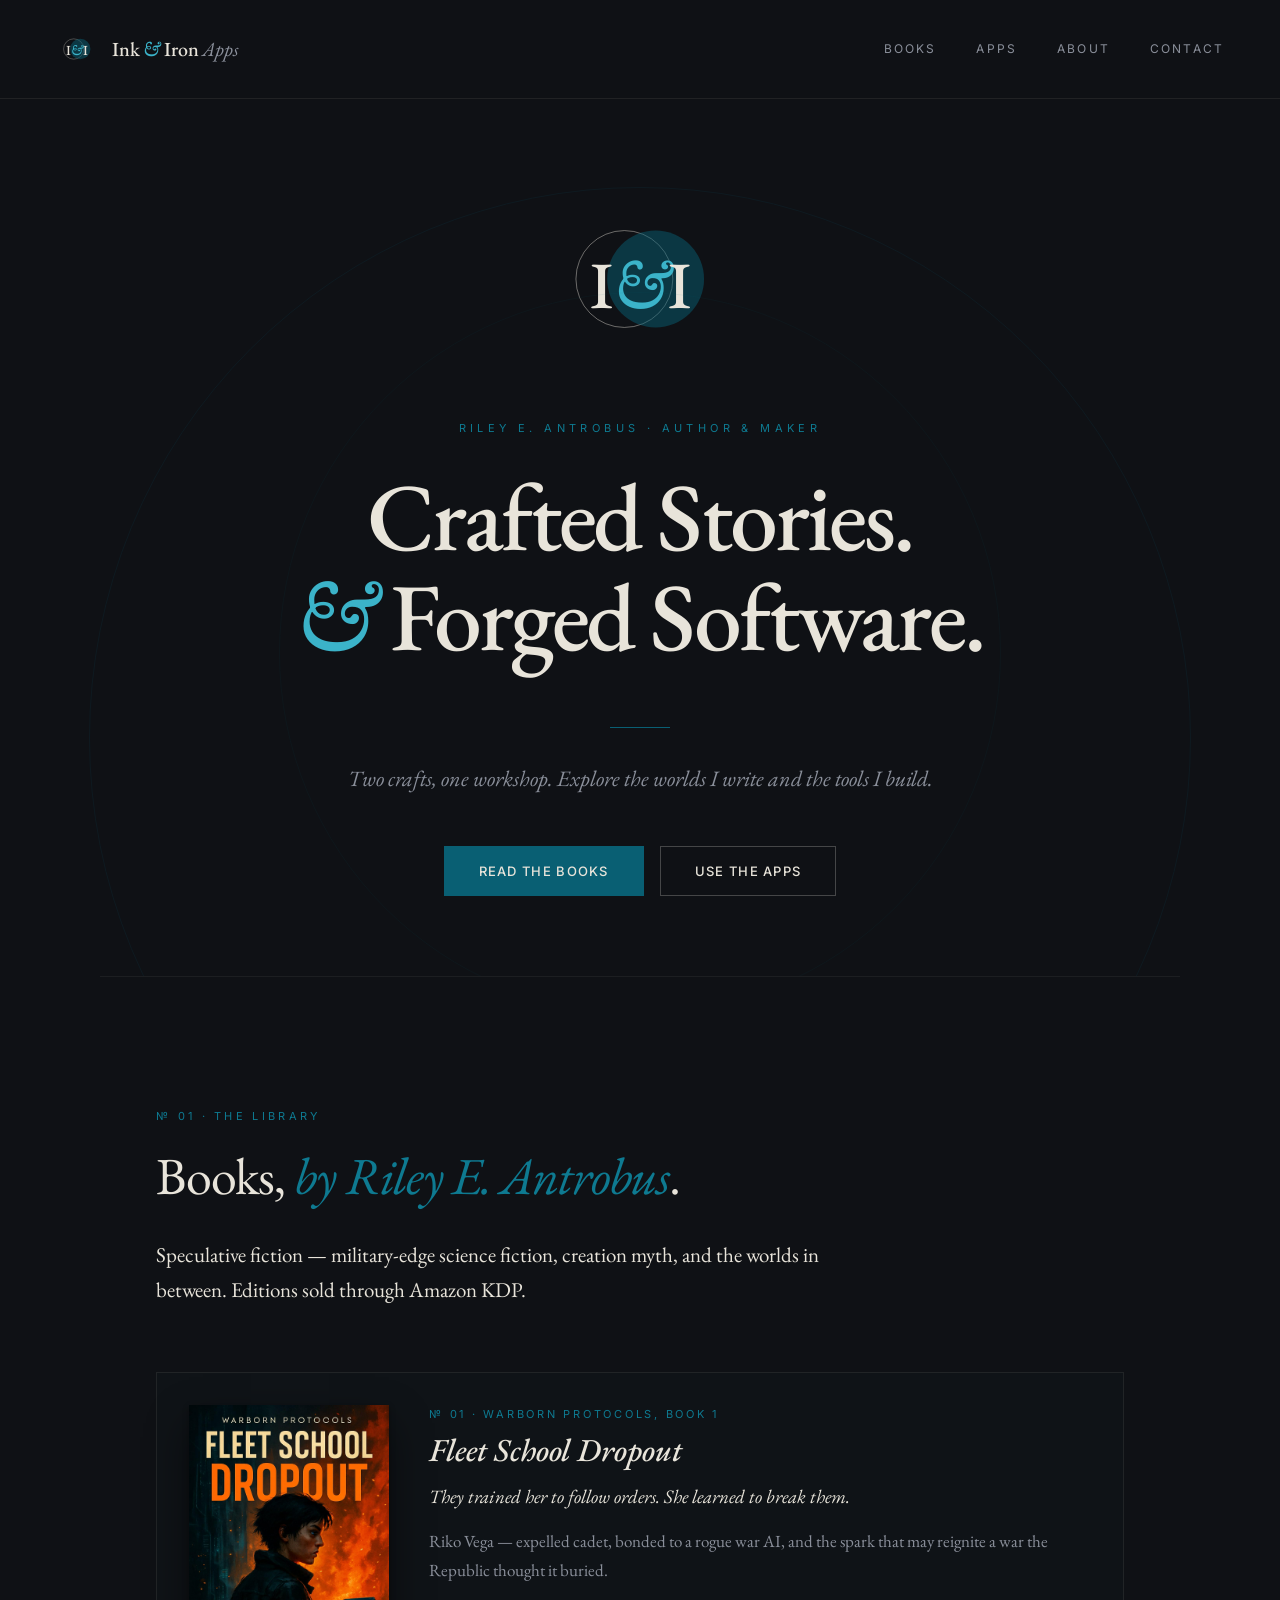
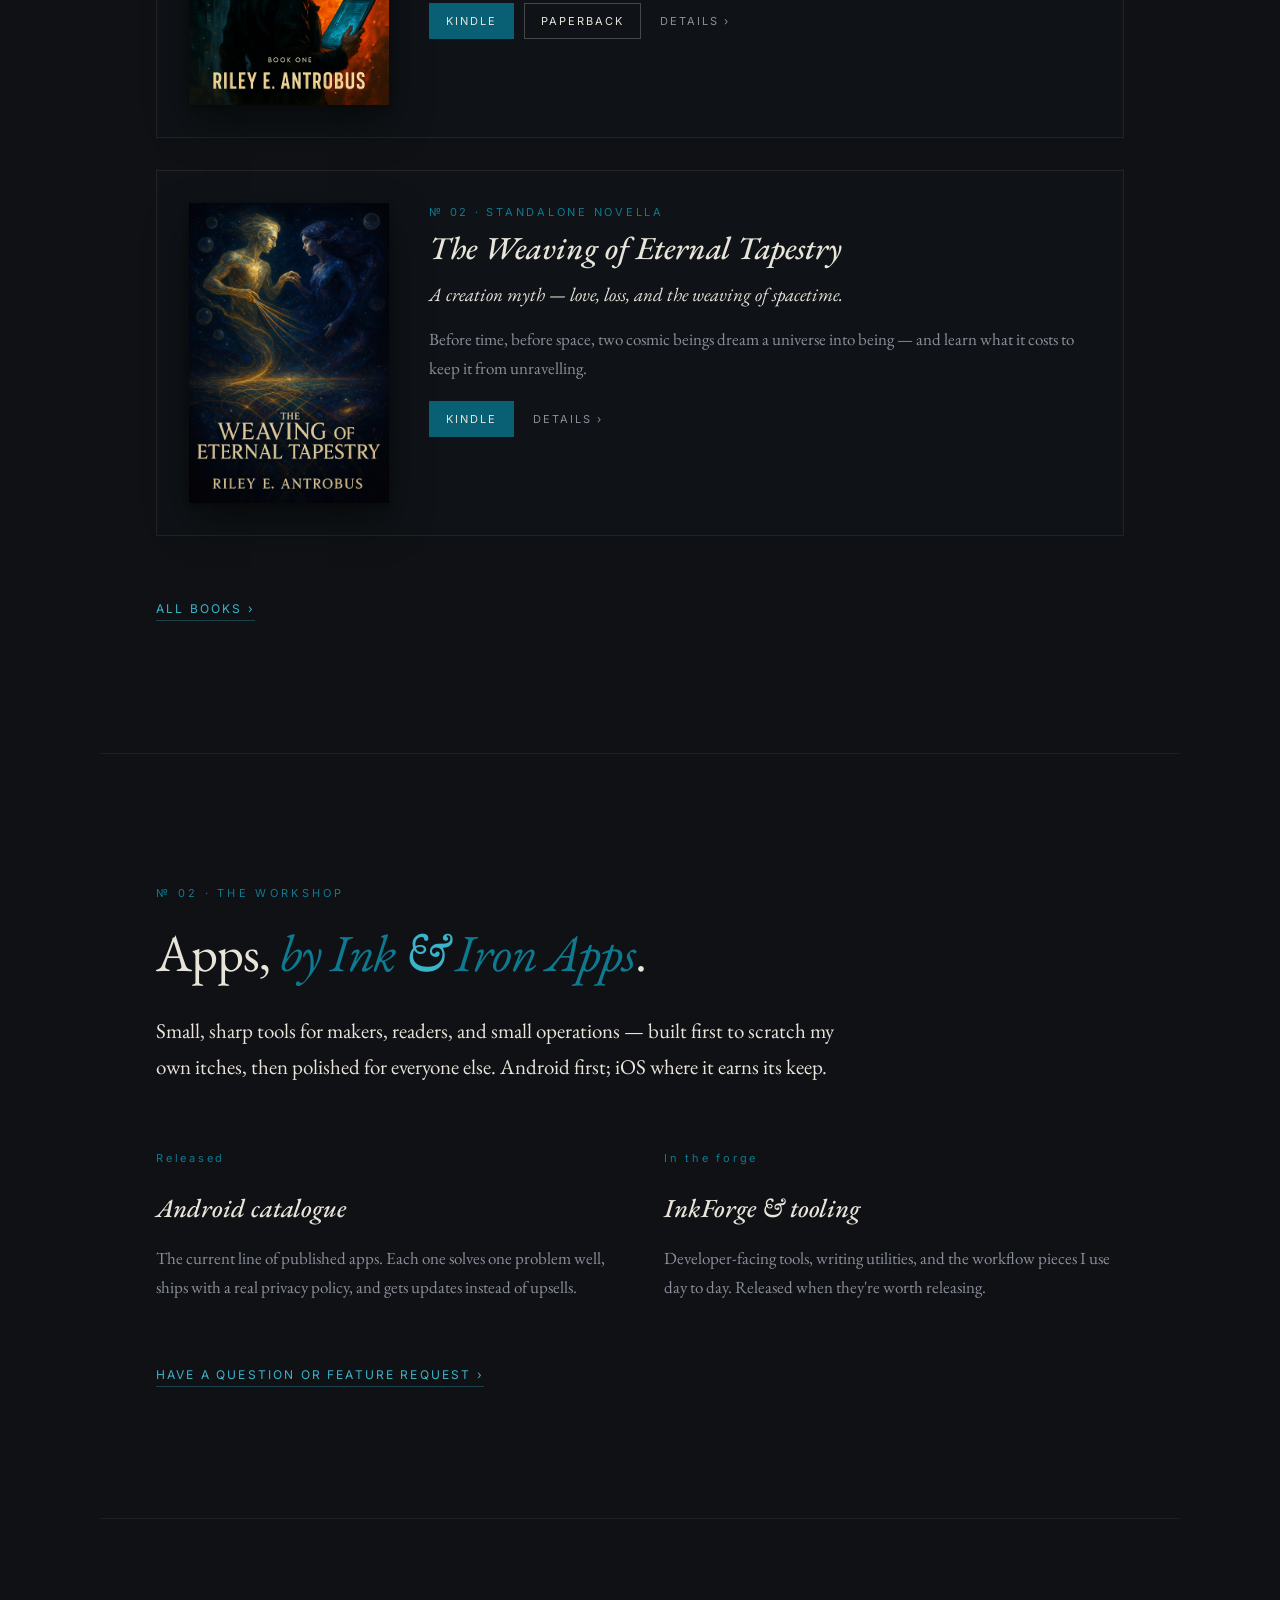
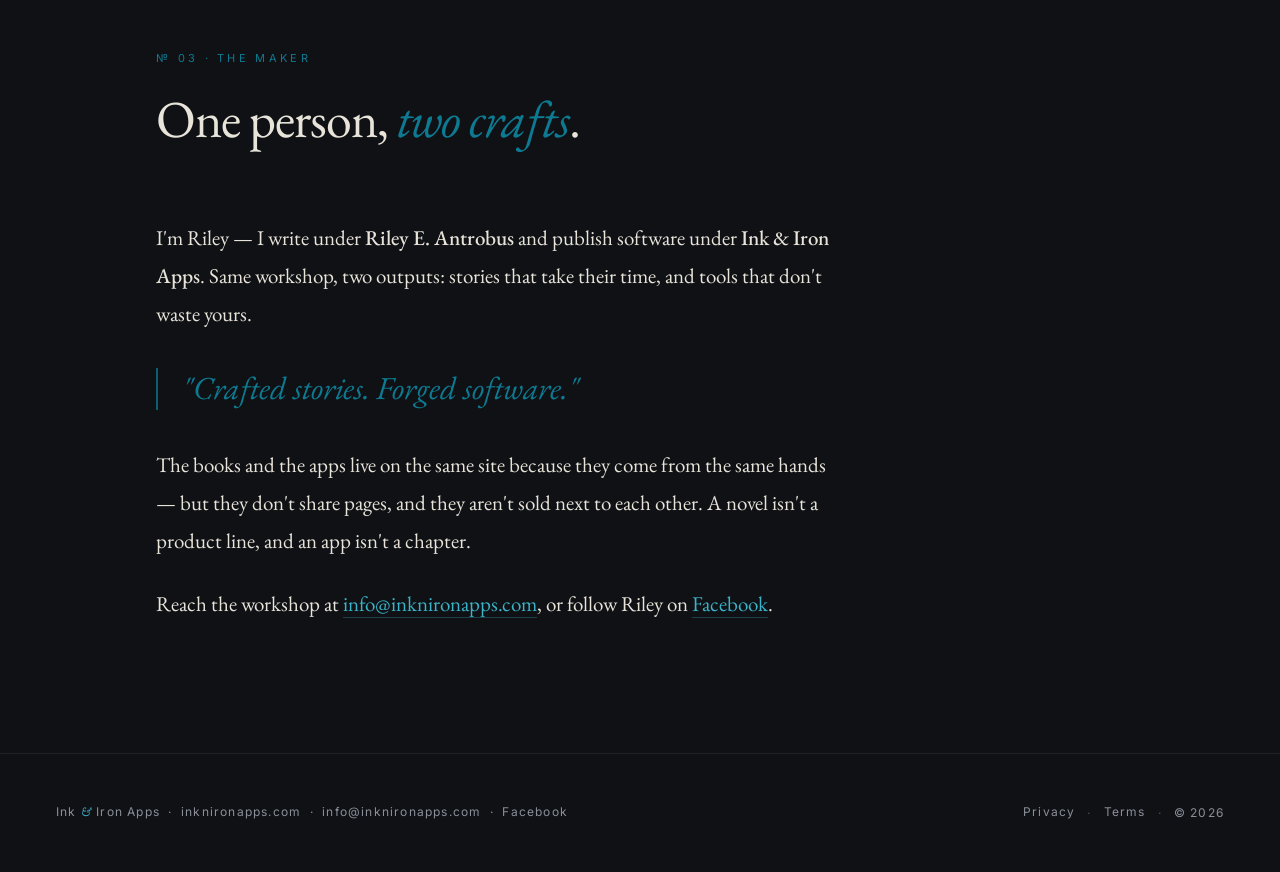
==== index.html @ 66aa8c30 "feat: add series page, Facebook link, and justified book descriptions Move Fleet School Dropout into" ====
<!DOCTYPE html>
<html lang="en">
<head>
<meta charset="UTF-8">
<meta name="viewport" content="width=device-width, initial-scale=1.0">
<title>Riley E. Antrobus — Crafted Stories. Forged Software.</title>
<meta name="description" content="Riley E. Antrobus — author of speculative fiction and creator of Ink & Iron Apps. Books, apps, and the workshop behind both.">

<link rel="icon" href="/favicon.ico" sizes="any">
<link rel="icon" type="image/png" sizes="32x32" href="/favicon-32.png">
<link rel="icon" type="image/png" sizes="16x16" href="/favicon-16.png">
<link rel="icon" type="image/svg+xml" href="/icon.svg">
<link rel="apple-touch-icon" sizes="180x180" href="/apple-touch-icon-180.png">
<link rel="manifest" href="/site.webmanifest">
<meta name="theme-color" content="#0F1115">

<meta property="og:type" content="website">
<meta property="og:title" content="Riley E. Antrobus — Crafted Stories. Forged Software.">
<meta property="og:description" content="Books, apps, and the workshop behind both.">
<meta property="og:image" content="/og-image-1200x630.png">
<meta name="twitter:card" content="summary_large_image">
<meta name="twitter:title" content="Riley E. Antrobus — Crafted Stories. Forged Software.">
<meta name="twitter:description" content="Books, apps, and the workshop behind both.">
<meta name="twitter:image" content="/og-image-1200x630.png">

<link href="https://fonts.googleapis.com/css2?family=EB+Garamond:ital,wght@0,400;0,500;0,700;1,400;1,500&family=Inter:wght@300;400;500&display=swap" rel="stylesheet">
<link rel="stylesheet" href="/style.css">
</head>
<body>

<nav>
  <a class="brand-mini" href="/">
    <svg viewBox="0 0 512 512">
      <circle cx="216" cy="256" r="124" fill="none" stroke="#E8E4DA" stroke-width="6" opacity="0.55"/>
      <circle cx="296" cy="256" r="124" fill="#095F73" opacity="0.5"/>
      <text x="256" y="330" font-family="EB Garamond,Georgia,serif" font-weight="500" font-size="170" fill="#E8E4DA" text-anchor="middle" letter-spacing="-2">I<tspan font-style="italic" fill="#3BB3C9" dx="2">&amp;</tspan><tspan dx="2">I</tspan></text>
    </svg>
    <div><b>Ink</b><em>&amp;</em><b>Iron</b> <span class="apps-label">Apps</span></div>
  </a>
  <ul>
    <li><a href="#books">Books</a></li>
    <li><a href="#apps">Apps</a></li>
    <li><a href="#about">About</a></li>
    <li><a href="mailto:info@inknironapps.com">Contact</a></li>
  </ul>
</nav>

<header class="hero">
  <svg class="hero-mark" viewBox="0 0 512 512">
    <circle cx="216" cy="256" r="124" fill="none" stroke="#E8E4DA" stroke-width="2" opacity="0.55"/>
    <circle cx="296" cy="256" r="124" fill="#095F73" opacity="0.5"/>
    <text x="256" y="330" font-family="EB Garamond,Georgia,serif" font-weight="500" font-size="170" fill="#E8E4DA" text-anchor="middle" letter-spacing="-2">I<tspan font-style="italic" fill="#3BB3C9" dx="2">&amp;</tspan><tspan dx="2">I</tspan></text>
  </svg>
  <div class="eyebrow">Riley E. Antrobus · Author &amp; Maker</div>
  <h1>Crafted Stories.<br><span class="amp">&amp;</span> Forged Software.</h1>
  <div class="rule"></div>
  <p class="tag">Two crafts, one workshop. Explore the worlds I write and the tools I build.</p>
  <div class="cta">
    <a class="btn btn-p" href="#books">Read the Books</a>
    <a class="btn btn-s" href="#apps">Use the Apps</a>
  </div>
</header>

<section id="books">
  <div class="kicker">№ 01 · The Library</div>
  <h2>Books, <em>by Riley E. Antrobus</em>.</h2>
  <p class="lede">Speculative fiction — military-edge science fiction, creation myth, and the worlds in between. Editions sold through Amazon KDP.</p>

  <article class="book-card">
    <a class="book-card-cover" href="/books/warborn-protocols/fleet-school-dropout.html">
      <img src="/images/books/fleet-school-dropout.jpg" alt="Fleet School Dropout cover">
    </a>
    <div class="book-card-body">
      <span class="num">№ 01 · <a href="/books/warborn-protocols/">Warborn Protocols</a>, Book 1</span>
      <h3><a href="/books/warborn-protocols/fleet-school-dropout.html">Fleet School Dropout</a></h3>
      <p class="tagline"><em>They trained her to follow orders. She learned to break them.</em></p>
      <p>Riko Vega — expelled cadet, bonded to a rogue war AI, and the spark that may reignite a war the Republic thought it buried.</p>
      <div class="editions">
        <a class="edition-btn primary" href="https://www.amazon.com/Fleet-School-Dropout-Warborn-Protocols-ebook/dp/B0FL4RQ33D/" rel="noopener">Kindle</a>
        <a class="edition-btn" href="https://www.amazon.com/Fleet-School-Dropout-Warborn-Protocols/dp/B0FMQD6KJW/" rel="noopener">Paperback</a>
        <a class="edition-btn ghost" href="/books/warborn-protocols/fleet-school-dropout.html">Details &rsaquo;</a>
      </div>
    </div>
  </article>

  <article class="book-card">
    <a class="book-card-cover" href="/books/weaving-eternal-tapestry.html">
      <img src="/images/books/weaving-eternal-tapestry.jpg" alt="The Weaving of Eternal Tapestry cover">
    </a>
    <div class="book-card-body">
      <span class="num">№ 02 · Standalone novella</span>
      <h3><a href="/books/weaving-eternal-tapestry.html">The Weaving of Eternal Tapestry</a></h3>
      <p class="tagline"><em>A creation myth — love, loss, and the weaving of spacetime.</em></p>
      <p>Before time, before space, two cosmic beings dream a universe into being — and learn what it costs to keep it from unravelling.</p>
      <div class="editions">
        <a class="edition-btn primary" href="https://www.amazon.com/Weaving-Eternal-Tapestry-Riley-Antrobus-ebook/dp/B0FQ3HWKPW/" rel="noopener">Kindle</a>
        <a class="edition-btn ghost" href="/books/weaving-eternal-tapestry.html">Details &rsaquo;</a>
      </div>
    </div>
  </article>

  <div class="section-foot">
    <a class="link-arrow" href="/books/">All books &rsaquo;</a>
  </div>
</section>

<section id="apps">
  <div class="kicker">№ 02 · The Workshop</div>
  <h2>Apps, <em>by Ink <span class="amp">&amp;</span> Iron Apps</em>.</h2>
  <p class="lede">Small, sharp tools for makers, readers, and small operations — built first to scratch my own itches, then polished for everyone else. Android first; iOS where it earns its keep.</p>
  <div class="cols cols-2">
    <div class="col">
      <span class="num">Released</span>
      <h3>Android catalogue</h3>
      <p>The current line of published apps. Each one solves one problem well, ships with a real privacy policy, and gets updates instead of upsells.</p>
    </div>
    <div class="col">
      <span class="num">In the forge</span>
      <h3>InkForge &amp; tooling</h3>
      <p>Developer-facing tools, writing utilities, and the workflow pieces I use day to day. Released when they're worth releasing.</p>
    </div>
  </div>
  <div class="section-foot">
    <a class="link-arrow" href="mailto:info@inknironapps.com?subject=App%20question">Have a question or feature request &rsaquo;</a>
  </div>
</section>

<section id="about">
  <div class="kicker">№ 03 · The Maker</div>
  <h2>One person, <em>two crafts</em>.</h2>
  <div class="essay">
    <p>I'm Riley — I write under <strong>Riley E. Antrobus</strong> and publish software under <strong>Ink &amp; Iron Apps</strong>. Same workshop, two outputs: stories that take their time, and tools that don't waste yours.</p>
    <p class="pull">"Crafted stories. Forged software."</p>
    <p>The books and the apps live on the same site because they come from the same hands — but they don't share pages, and they aren't sold next to each other. A novel isn't a product line, and an app isn't a chapter.</p>
    <p>Reach the workshop at <a href="mailto:info@inknironapps.com">info@inknironapps.com</a>, or follow Riley on <a href="https://www.facebook.com/people/Riley-E-Antrobus/61580037872318/" rel="noopener">Facebook</a>.</p>
  </div>
</section>

<footer>
  <div>Ink <span class="amp">&amp;</span> Iron Apps &nbsp;·&nbsp; <a href="https://inknironapps.com">inknironapps.com</a> &nbsp;·&nbsp; <a href="mailto:info@inknironapps.com">info@inknironapps.com</a> &nbsp;·&nbsp; <a href="https://www.facebook.com/people/Riley-E-Antrobus/61580037872318/" rel="noopener">Facebook</a></div>
  <div class="footer-legal">
    <a href="/privacy-policy.html">Privacy</a>
    <span class="sep">·</span>
    <a href="/terms.html">Terms</a>
    <span class="sep">·</span>
    <span>&copy; 2026</span>
  </div>
</footer>

</body>
</html>
---- style.css ----
:root {
  --bg: #0F1115;
  --paper: #E8E4DA;
  --muted: #8A8F9A;
  --teal: #095F73;
  --teal-light: #0E7A91;
  --teal-bright: #3BB3C9;
}

* { margin: 0; padding: 0; box-sizing: border-box; }

body {
  background: var(--bg);
  color: var(--paper);
  font-family: 'EB Garamond', Georgia, serif;
  font-size: 18px;
  line-height: 1.7;
}

a { color: inherit; text-decoration: none; }

/* ---------- Nav ---------- */
nav {
  display: flex;
  justify-content: space-between;
  align-items: center;
  padding: 28px 56px;
  border-bottom: 1px solid rgba(232, 228, 218, 0.08);
  flex-wrap: wrap;
  gap: 16px;
}

.brand-mini {
  display: flex;
  align-items: center;
  gap: 14px;
  font-size: 20px;
  letter-spacing: -0.2px;
}
.brand-mini svg { width: 42px; height: 42px; display: block; }
.brand-mini b { font-weight: 500; }
.brand-mini em { color: var(--teal-bright); font-style: italic; font-weight: 500; margin: 0 4px; }
.brand-mini .apps-label { color: var(--muted); font-style: italic; }

nav ul {
  display: flex;
  gap: 40px;
  list-style: none;
  font-family: 'Inter', sans-serif;
  font-size: 12px;
  letter-spacing: 0.18em;
  text-transform: uppercase;
  color: var(--muted);
}
nav ul a:hover { color: var(--paper); }

/* ---------- Hero ---------- */
.hero {
  min-height: 90vh;
  display: flex;
  flex-direction: column;
  justify-content: center;
  align-items: center;
  text-align: center;
  padding: 80px 24px;
  position: relative;
  overflow: hidden;
}
.hero::before {
  content: '';
  position: absolute;
  top: 10%; left: 50%;
  transform: translateX(-50%);
  width: 1100px; height: 1100px;
  border: 1px solid rgba(9, 95, 115, 0.12);
  border-radius: 50%;
  pointer-events: none;
}
.hero::after {
  content: '';
  position: absolute;
  top: 22%; left: 50%;
  transform: translateX(-50%);
  width: 720px; height: 720px;
  border: 1px solid rgba(9, 95, 115, 0.07);
  border-radius: 50%;
  pointer-events: none;
}

.hero-mark {
  width: 200px;
  height: 200px;
  margin-bottom: 40px;
  position: relative;
}

.eyebrow {
  font-family: 'Inter', sans-serif;
  font-size: 11px;
  letter-spacing: 0.4em;
  text-transform: uppercase;
  color: var(--teal-light);
  margin-bottom: 28px;
  position: relative;
}

.hero h1 {
  font-size: clamp(48px, 7.5vw, 100px);
  font-weight: 500;
  letter-spacing: -0.03em;
  line-height: 1.05;
  margin-bottom: 28px;
  position: relative;
  max-width: 18ch;
}
.hero h1 .amp { font-style: italic; color: var(--teal-bright); font-weight: 500; }
section h2 .amp { font-style: italic; color: var(--teal-bright); font-weight: 500; }
.hero h1 .apps {
  font-size: 0.5em;
  color: var(--muted);
  font-weight: 400;
  vertical-align: 0.45em;
  margin-left: 0.1em;
  font-style: italic;
}

.rule {
  width: 60px;
  height: 1px;
  background: var(--teal);
  margin: 32px auto;
  position: relative;
}

.tag {
  font-style: italic;
  font-size: 22px;
  color: var(--muted);
  position: relative;
  margin-bottom: 48px;
}

.cta {
  display: flex;
  gap: 16px;
  justify-content: center;
  position: relative;
  font-family: 'Inter', sans-serif;
  flex-wrap: wrap;
}
.btn {
  padding: 13px 34px;
  font-size: 13px;
  font-weight: 500;
  letter-spacing: 0.1em;
  text-transform: uppercase;
  border: 1px solid;
  border-radius: 0;
  cursor: pointer;
  transition: all .2s;
  display: inline-block;
}
.btn-p { background: var(--teal); color: var(--paper); border-color: var(--teal); }
.btn-p:hover { background: var(--teal-light); border-color: var(--teal-light); }
.btn-s { background: transparent; color: var(--paper); border-color: rgba(232, 228, 218, 0.25); }
.btn-s:hover { border-color: var(--paper); }

/* ---------- Sections (landing.html pattern) ---------- */
section {
  max-width: 1080px;
  margin: 0 auto;
  padding: 130px 56px;
  border-top: 1px solid rgba(232, 228, 218, 0.06);
}

.kicker {
  font-family: 'Inter', sans-serif;
  font-size: 11px;
  letter-spacing: 0.3em;
  text-transform: uppercase;
  color: var(--teal-light);
  margin-bottom: 22px;
}

section h2 {
  font-size: 52px;
  font-weight: 400;
  letter-spacing: -0.02em;
  line-height: 1.1;
  margin-bottom: 72px;
  max-width: 720px;
}
section h2 em { color: var(--teal-light); }

/* Column grid (catalogue style) */
.cols {
  display: grid;
  grid-template-columns: repeat(3, 1fr);
  gap: 48px;
}
.col h3 {
  font-size: 26px;
  font-weight: 500;
  margin-bottom: 14px;
  font-style: italic;
}
.col p { color: var(--muted); font-size: 17px; }
.col .num {
  font-family: 'Inter', sans-serif;
  font-size: 11px;
  letter-spacing: 0.25em;
  color: var(--teal-light);
  margin-bottom: 18px;
  display: block;
}

/* 2-col variant for the legal index */
.cols.cols-2 { grid-template-columns: repeat(2, 1fr); }

/* Section lede paragraph (under h2, above grid) */
.lede {
  max-width: 680px;
  font-size: 21px;
  line-height: 1.7;
  color: var(--paper);
  margin-top: -40px;
  margin-bottom: 64px;
}

/* Section foot — small CTA row under cols */
.section-foot {
  margin-top: 56px;
  font-family: 'Inter', sans-serif;
}
.link-arrow {
  font-size: 12px;
  letter-spacing: 0.18em;
  text-transform: uppercase;
  color: var(--teal-bright);
  border-bottom: 1px solid rgba(59, 179, 201, 0.3);
  padding-bottom: 4px;
  transition: color .2s, border-color .2s;
}
.link-arrow:hover { color: var(--paper); border-bottom-color: var(--paper); }

/* When cols are links (the index page) */
a.col {
  color: inherit;
  display: block;
  padding: 32px;
  margin: -32px;
  transition: background 0.2s, transform 0.2s;
  border: 1px solid transparent;
}
a.col:hover {
  background: rgba(9, 95, 115, 0.06);
  border-color: rgba(59, 179, 201, 0.25);
  transform: translateY(-2px);
}
a.col:hover h3 { color: var(--teal-bright); }

/* Essay / prose block */
.essay {
  max-width: 680px;
  font-size: 21px;
  line-height: 1.8;
  color: var(--paper);
}
.essay p + p { margin-top: 26px; }
.essay h3 {
  font-family: 'EB Garamond', Georgia, serif;
  font-size: 28px;
  font-weight: 500;
  font-style: italic;
  color: var(--paper);
  margin-top: 52px;
  margin-bottom: 16px;
  letter-spacing: -0.01em;
}
.essay h3:first-child { margin-top: 0; }
.essay ul { margin: 18px 0 26px; padding-left: 24px; }
.essay li { margin-bottom: 10px; }
.essay strong { font-weight: 500; color: var(--paper); }
.essay a { color: var(--teal-bright); border-bottom: 1px solid rgba(59, 179, 201, 0.3); }
.essay a:hover { border-bottom-color: var(--teal-bright); }
.essay .pull {
  font-size: 32px;
  font-style: italic;
  color: var(--teal-light);
  line-height: 1.3;
  margin: 36px 0;
  padding-left: 24px;
  border-left: 2px solid var(--teal);
}
.essay .effective-date {
  display: block;
  font-family: 'Inter', sans-serif;
  font-size: 11px;
  letter-spacing: 0.3em;
  text-transform: uppercase;
  color: var(--teal-light);
  margin-bottom: 40px;
}

/* Back link on legal pages */
.back-link {
  display: inline-block;
  font-family: 'Inter', sans-serif;
  font-size: 11px;
  letter-spacing: 0.25em;
  text-transform: uppercase;
  color: var(--muted);
  margin-bottom: 40px;
  transition: color 0.2s;
}
.back-link:hover { color: var(--teal-bright); }

/* ---------- Book cards (used on home + /books/) ---------- */
.book-card {
  display: grid;
  grid-template-columns: 200px 1fr;
  gap: 40px;
  padding: 32px;
  margin: 0 0 32px;
  border: 1px solid rgba(232, 228, 218, 0.08);
  background: rgba(9, 95, 115, 0.02);
  color: inherit;
  transition: background .2s, border-color .2s, transform .2s;
  align-items: start;
}
.book-card:hover {
  background: rgba(9, 95, 115, 0.06);
  border-color: rgba(59, 179, 201, 0.25);
  transform: translateY(-2px);
}
.book-card:hover h3 a { color: var(--teal-bright); }
.book-card-body h3 a { color: inherit; transition: color .2s; }
.book-card-body h3 a:hover { color: var(--teal-bright); }
.book-card-cover { display: block; }
.book-card-cover img {
  width: 100%;
  height: auto;
  display: block;
  box-shadow: 0 18px 40px rgba(0, 0, 0, 0.45), 0 2px 6px rgba(0, 0, 0, 0.3);
  transition: transform .2s;
}
.book-card-cover:hover img { transform: scale(1.02); }
.book-card-body h3 {
  font-size: 32px;
  font-weight: 500;
  font-style: italic;
  margin: 8px 0 12px;
  line-height: 1.15;
}
.book-card-body .num {
  font-family: 'Inter', sans-serif;
  font-size: 11px;
  letter-spacing: 0.25em;
  text-transform: uppercase;
  color: var(--teal-light);
  display: block;
}
.book-card-body .tagline {
  color: var(--paper);
  font-size: 19px;
  margin-bottom: 14px;
}
.book-card-body p { color: var(--muted); font-size: 17px; margin-bottom: 18px; }

/* Editions row inside card */
.editions {
  display: flex;
  flex-wrap: wrap;
  gap: 10px;
  margin: 18px 0 6px;
  font-family: 'Inter', sans-serif;
}
.edition-btn {
  display: inline-block;
  font-size: 11px;
  letter-spacing: 0.18em;
  text-transform: uppercase;
  padding: 8px 16px;
  border: 1px solid rgba(232, 228, 218, 0.25);
  color: var(--paper);
  transition: border-color .2s, background .2s, color .2s;
}
.edition-btn:hover {
  border-color: var(--teal-bright);
  color: var(--teal-bright);
  background: rgba(59, 179, 201, 0.06);
}
.edition-btn.primary {
  background: var(--teal);
  border-color: var(--teal);
}
.edition-btn.primary:hover {
  background: var(--teal-light);
  border-color: var(--teal-light);
  color: var(--paper);
}
.edition-btn.ghost {
  border-color: transparent;
  color: var(--muted);
  padding-left: 8px;
  padding-right: 8px;
}
.edition-btn.ghost:hover {
  border-color: transparent;
  color: var(--teal-bright);
  background: transparent;
}

/* ---------- Book detail page ---------- */
.book-detail { padding: 80px 56px 130px; max-width: 1080px; margin: 0 auto; border-top: none; }
.book-layout {
  display: grid;
  grid-template-columns: 280px 1fr;
  gap: 64px;
  margin-top: 32px;
  align-items: start;
}
.book-cover img {
  width: 100%;
  height: auto;
  display: block;
  box-shadow: 0 24px 60px rgba(0, 0, 0, 0.5), 0 4px 10px rgba(0, 0, 0, 0.3);
}
.book-meta {
  margin-top: 28px;
  font-family: 'Inter', sans-serif;
  font-size: 12px;
}
.book-meta .meta-row {
  display: flex;
  justify-content: space-between;
  gap: 12px;
  padding: 10px 0;
  border-bottom: 1px solid rgba(232, 228, 218, 0.08);
}
.book-meta .meta-row span:first-child {
  letter-spacing: 0.18em;
  text-transform: uppercase;
  color: var(--muted);
}
.book-meta .meta-row span:last-child { color: var(--paper); text-align: right; }

.buy-stack { display: flex; flex-direction: column; gap: 10px; margin-top: 28px; }
.buy-stack .btn { text-align: center; }

.book-body h1 {
  font-size: clamp(40px, 6vw, 64px);
  font-weight: 500;
  letter-spacing: -0.02em;
  line-height: 1.05;
  margin: 14px 0 18px;
}
.book-body .tagline {
  font-size: 22px;
  color: var(--teal-light);
  margin-bottom: 36px;
}
.book-body .essay { max-width: 640px; }
.book-body .essay p { text-align: justify; hyphens: auto; -webkit-hyphens: auto; }

/* ---------- Footer ---------- */
footer {
  padding: 48px 56px;
  border-top: 1px solid rgba(232, 228, 218, 0.08);
  display: flex;
  justify-content: space-between;
  gap: 24px;
  flex-wrap: wrap;
  color: var(--muted);
  font-family: 'Inter', sans-serif;
  font-size: 12px;
  letter-spacing: 0.1em;
}
footer a:hover { color: var(--paper); }
footer .amp {
  color: var(--teal-bright);
  font-style: italic;
  font-family: 'EB Garamond', Georgia, serif;
}
.footer-legal { display: flex; gap: 12px; align-items: center; }
.footer-legal a { border-bottom: 1px solid transparent; transition: color .2s, border-color .2s; }
.footer-legal a:hover { color: var(--paper); border-bottom-color: rgba(232, 228, 218, 0.3); }
.footer-legal .sep { opacity: 0.5; }

@media (max-width: 720px) {
  nav { padding: 20px 24px; }
  nav ul { gap: 20px; }
  section { padding: 80px 24px; }
  .cols, .cols.cols-2 { grid-template-columns: 1fr; gap: 40px; }
  footer { padding: 32px 24px; }
  section h2 { font-size: 38px; margin-bottom: 48px; }
  .lede { margin-top: -24px; margin-bottom: 48px; font-size: 18px; }
  .section-foot { margin-top: 40px; }
  .book-card { grid-template-columns: 1fr; gap: 24px; padding: 24px; }
  .book-card-cover { max-width: 200px; }
  .book-card-body h3 { font-size: 28px; }
  .book-layout { grid-template-columns: 1fr; gap: 40px; }
  .book-cover { max-width: 280px; margin: 0 auto; }
  .book-detail { padding: 60px 24px 80px; }
}
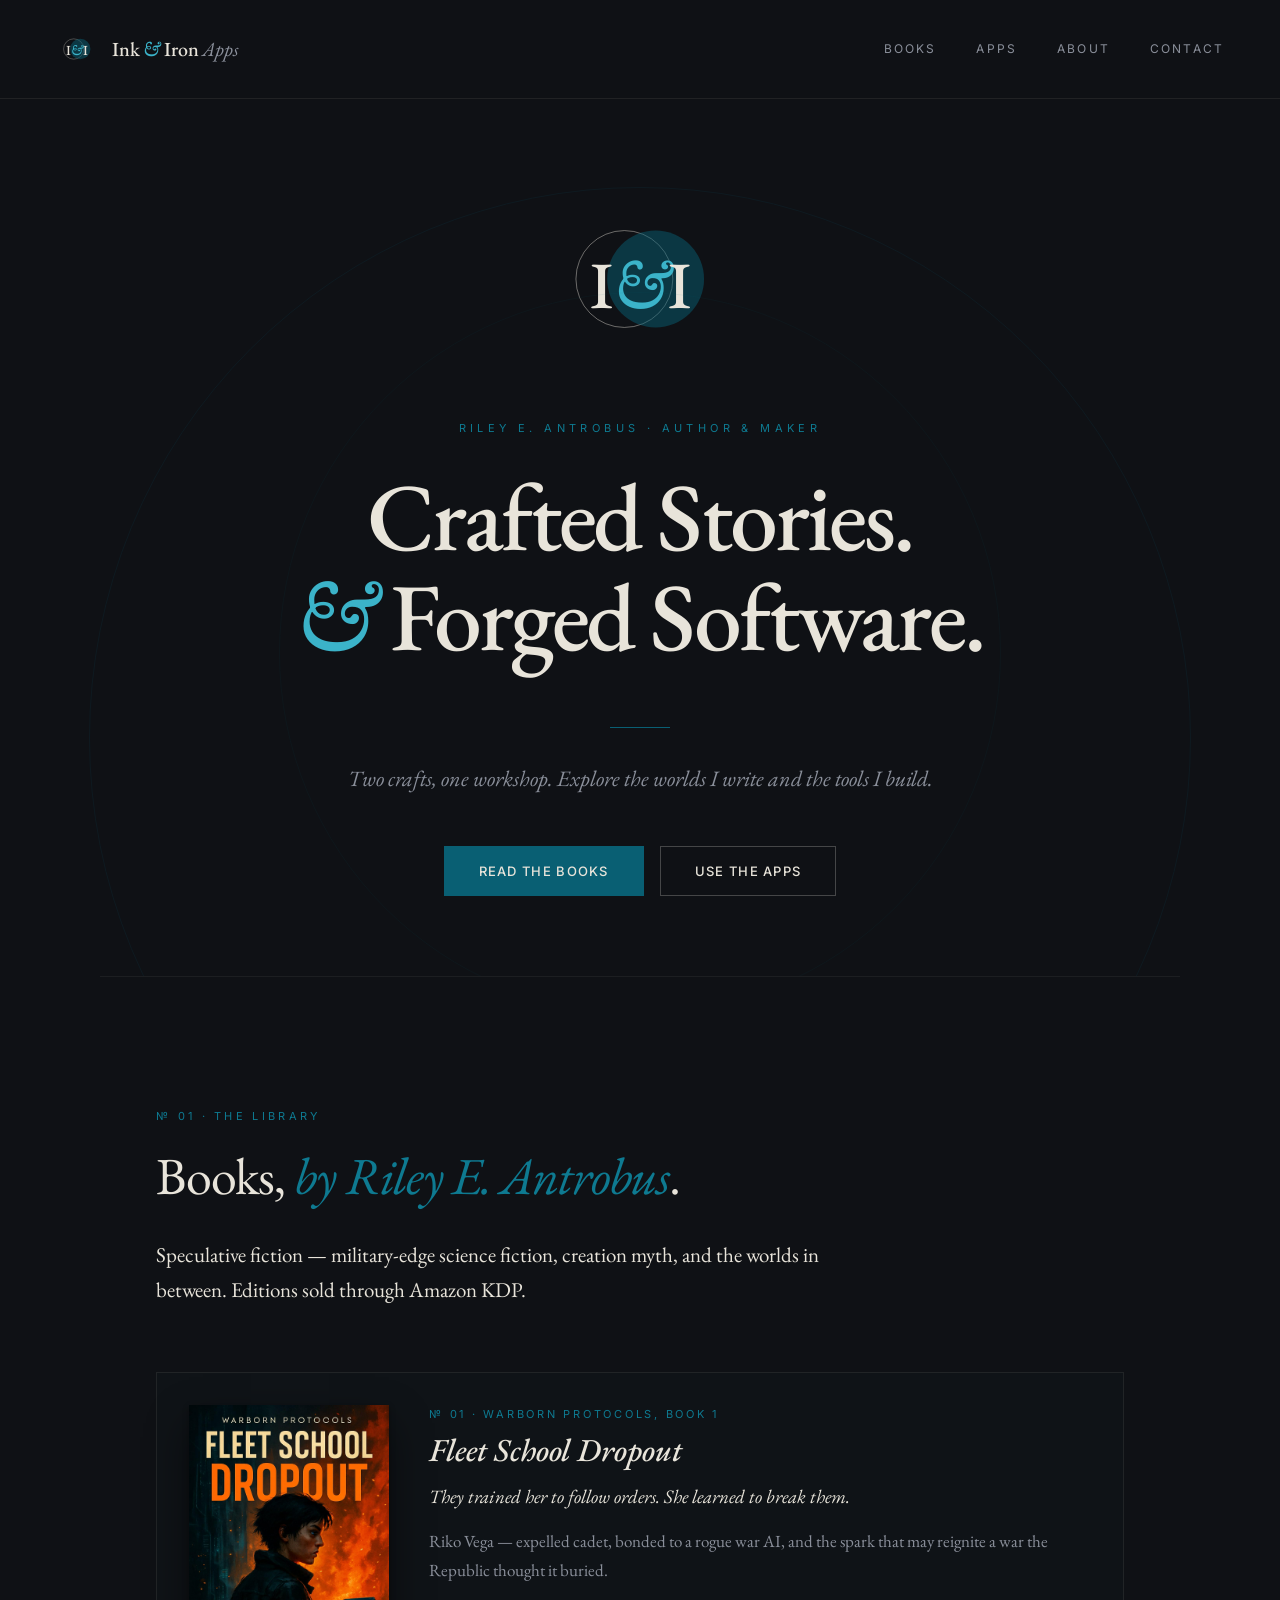
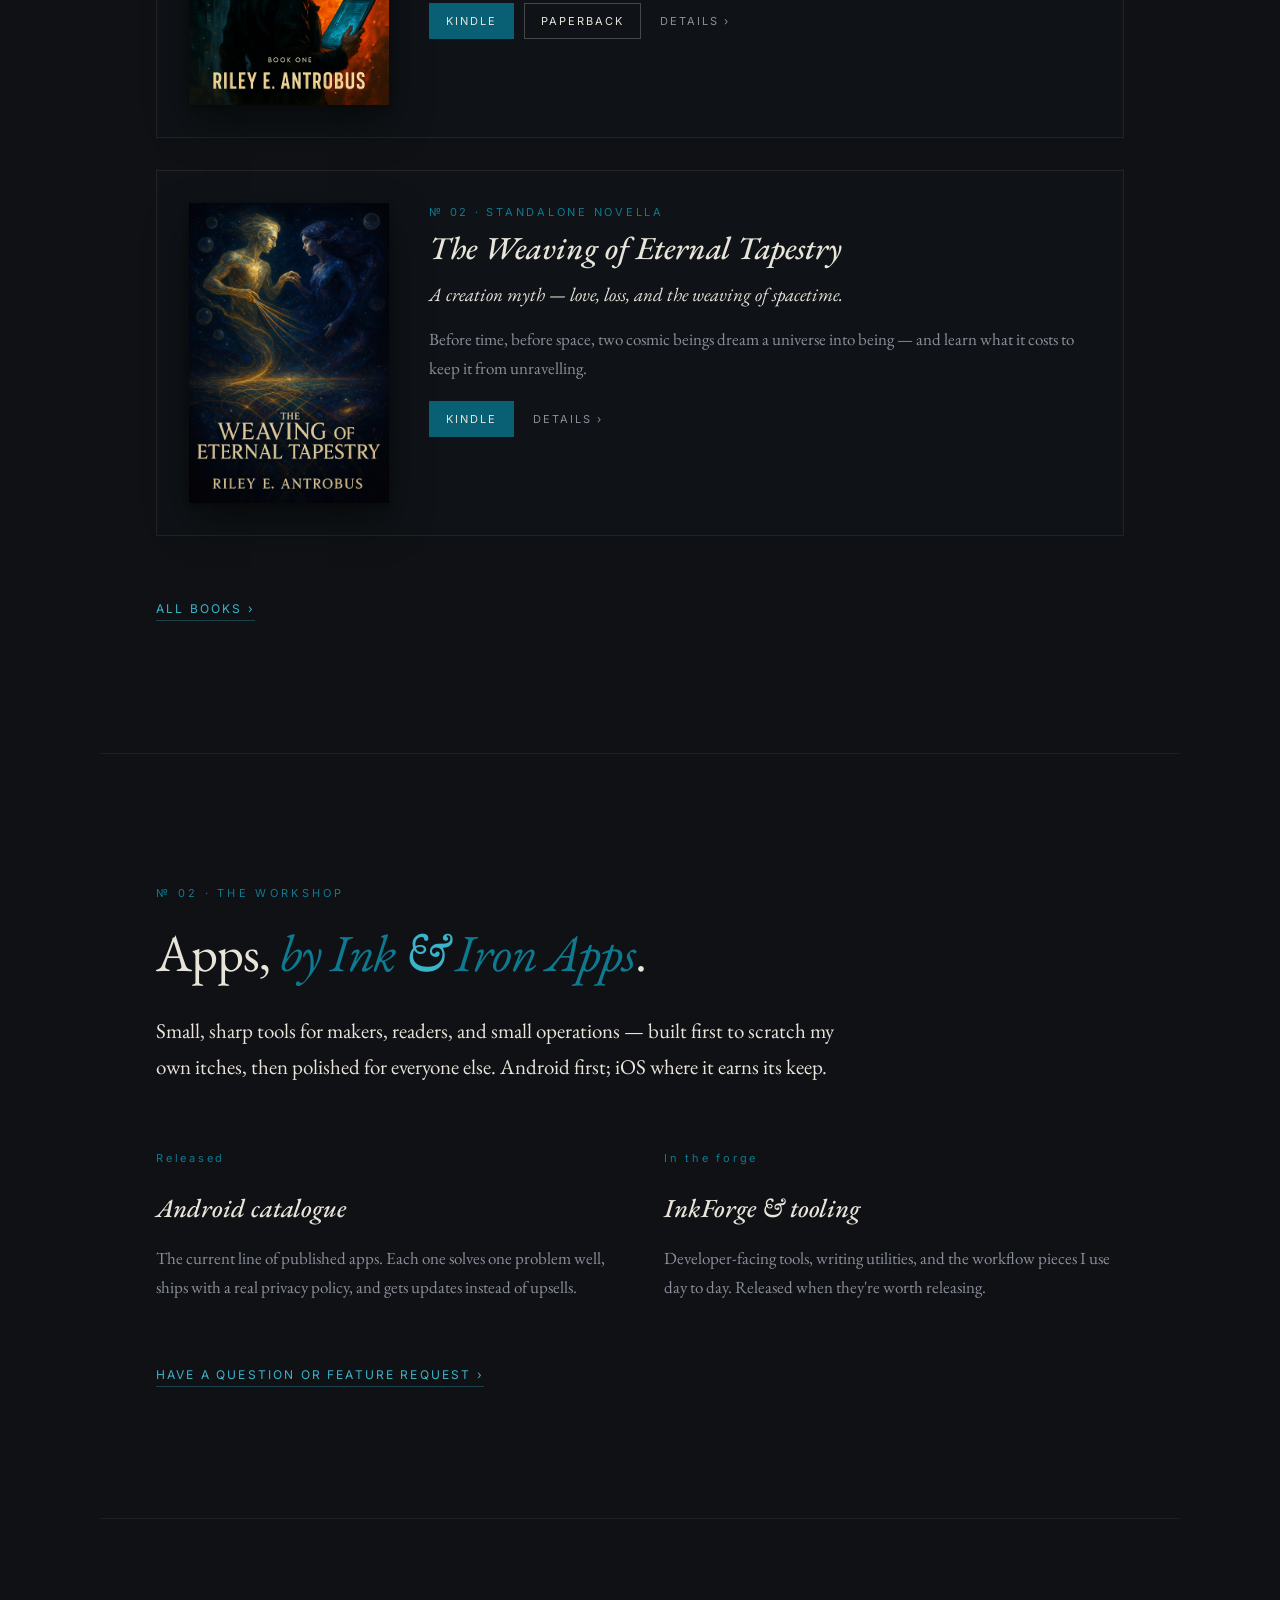
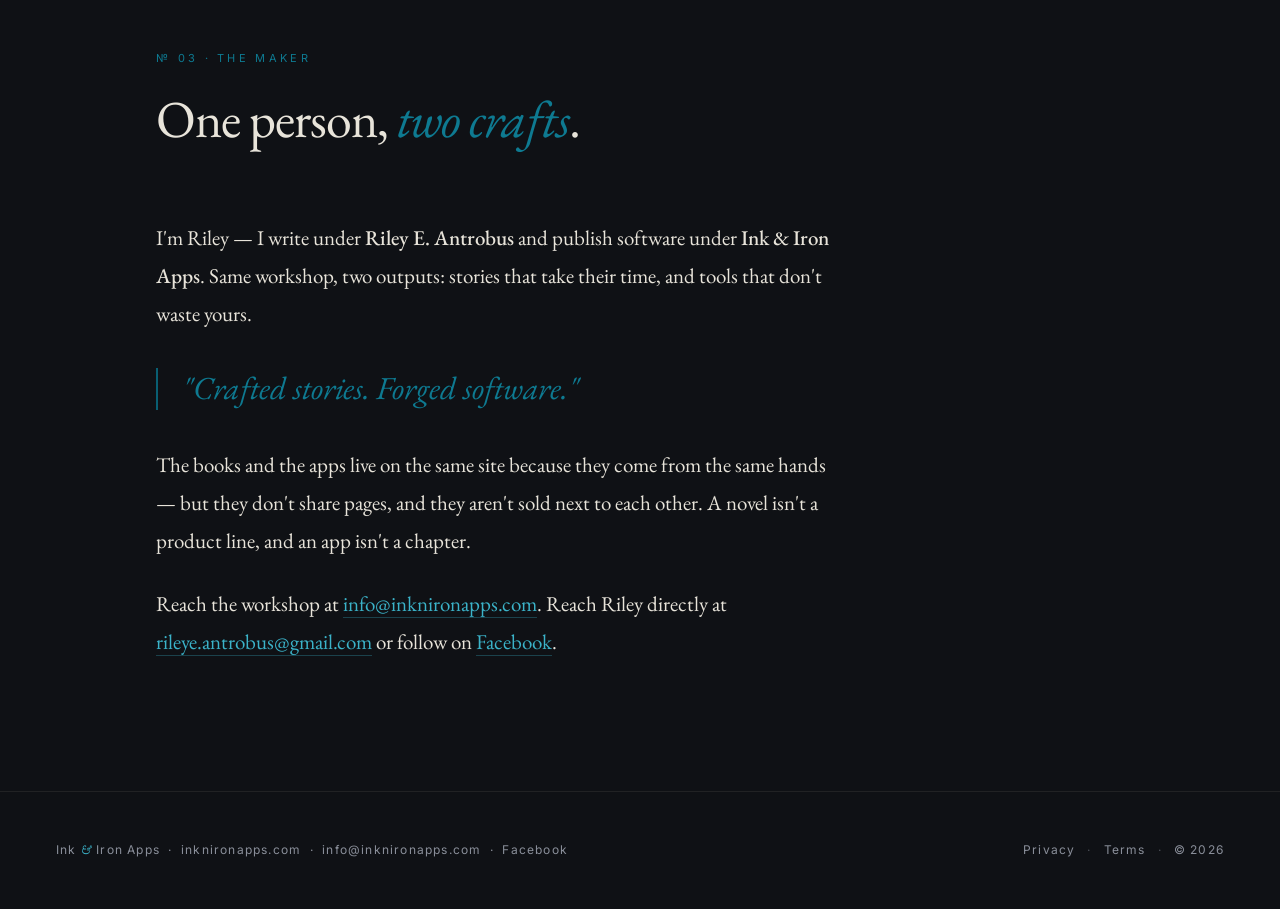
==== commit 4c037917: "feat: add author contact email to home and book detail pages Add Riley E. Antrobus's direct email to" ====
--- a/index.html
+++ b/index.html
@@ -132,7 +132,7 @@
     <p>I'm Riley — I write under <strong>Riley E. Antrobus</strong> and publish software under <strong>Ink &amp; Iron Apps</strong>. Same workshop, two outputs: stories that take their time, and tools that don't waste yours.</p>
     <p class="pull">"Crafted stories. Forged software."</p>
     <p>The books and the apps live on the same site because they come from the same hands — but they don't share pages, and they aren't sold next to each other. A novel isn't a product line, and an app isn't a chapter.</p>
-    <p>Reach the workshop at <a href="mailto:info@inknironapps.com">info@inknironapps.com</a>, or follow Riley on <a href="https://www.facebook.com/people/Riley-E-Antrobus/61580037872318/" rel="noopener">Facebook</a>.</p>
+    <p>Reach the workshop at <a href="mailto:info@inknironapps.com">info@inknironapps.com</a>. Reach Riley directly at <a href="mailto:rileye.antrobus@gmail.com">rileye.antrobus@gmail.com</a> or follow on <a href="https://www.facebook.com/people/Riley-E-Antrobus/61580037872318/" rel="noopener">Facebook</a>.</p>
   </div>
 </section>
 
--- a/style.css
+++ b/style.css
@@ -462,6 +462,30 @@
 }
 .book-body .essay { max-width: 640px; }
 .book-body .essay p { text-align: justify; hyphens: auto; -webkit-hyphens: auto; }
+
+.author-contact {
+  margin-top: 20px;
+  padding-top: 18px;
+  border-top: 1px solid rgba(232, 228, 218, 0.08);
+  display: flex;
+  flex-direction: column;
+  gap: 6px;
+  font-family: 'Inter', sans-serif;
+  font-size: 13px;
+}
+.author-contact span {
+  text-transform: uppercase;
+  letter-spacing: 0.18em;
+  font-size: 10px;
+  color: var(--muted);
+  margin-bottom: 4px;
+}
+.author-contact a {
+  color: var(--teal-bright);
+  border-bottom: 1px solid rgba(59, 179, 201, 0.3);
+  width: fit-content;
+}
+.author-contact a:hover { border-bottom-color: var(--teal-bright); }
 
 /* ---------- Footer ---------- */
 footer {
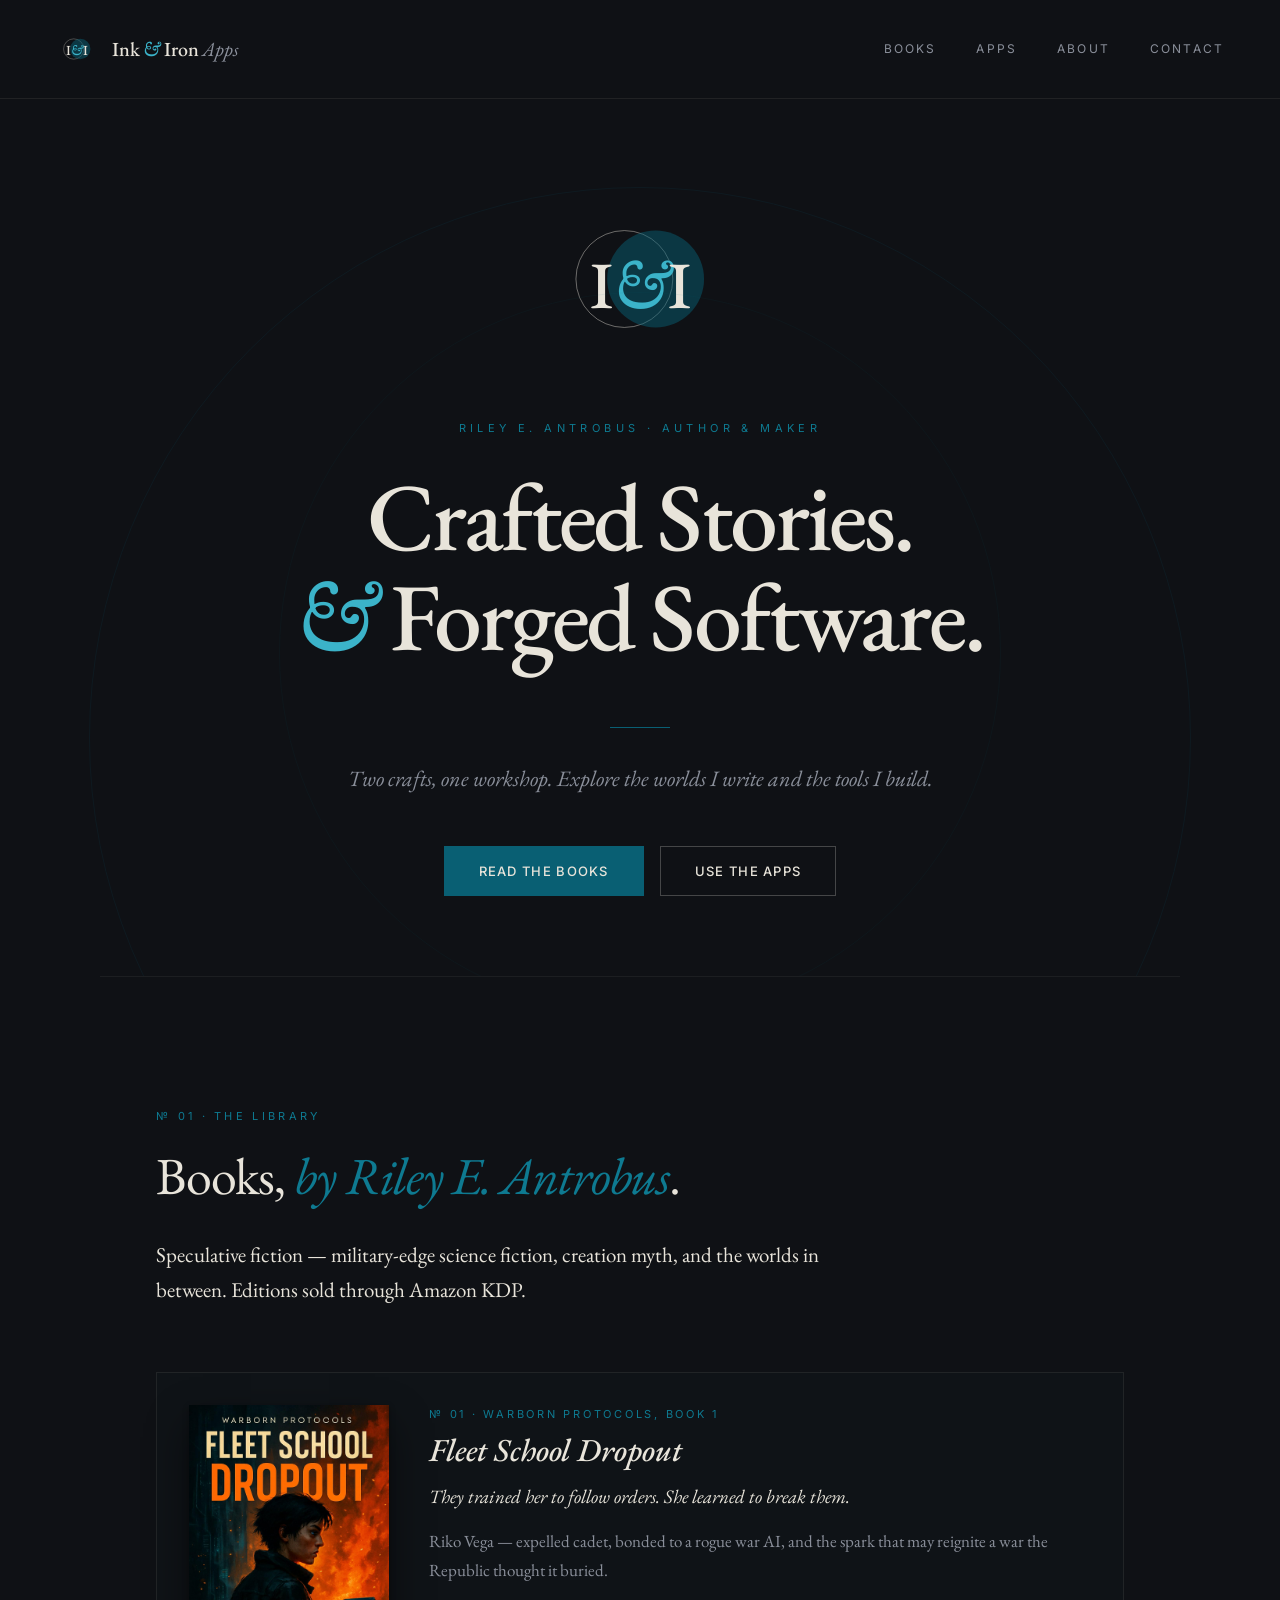
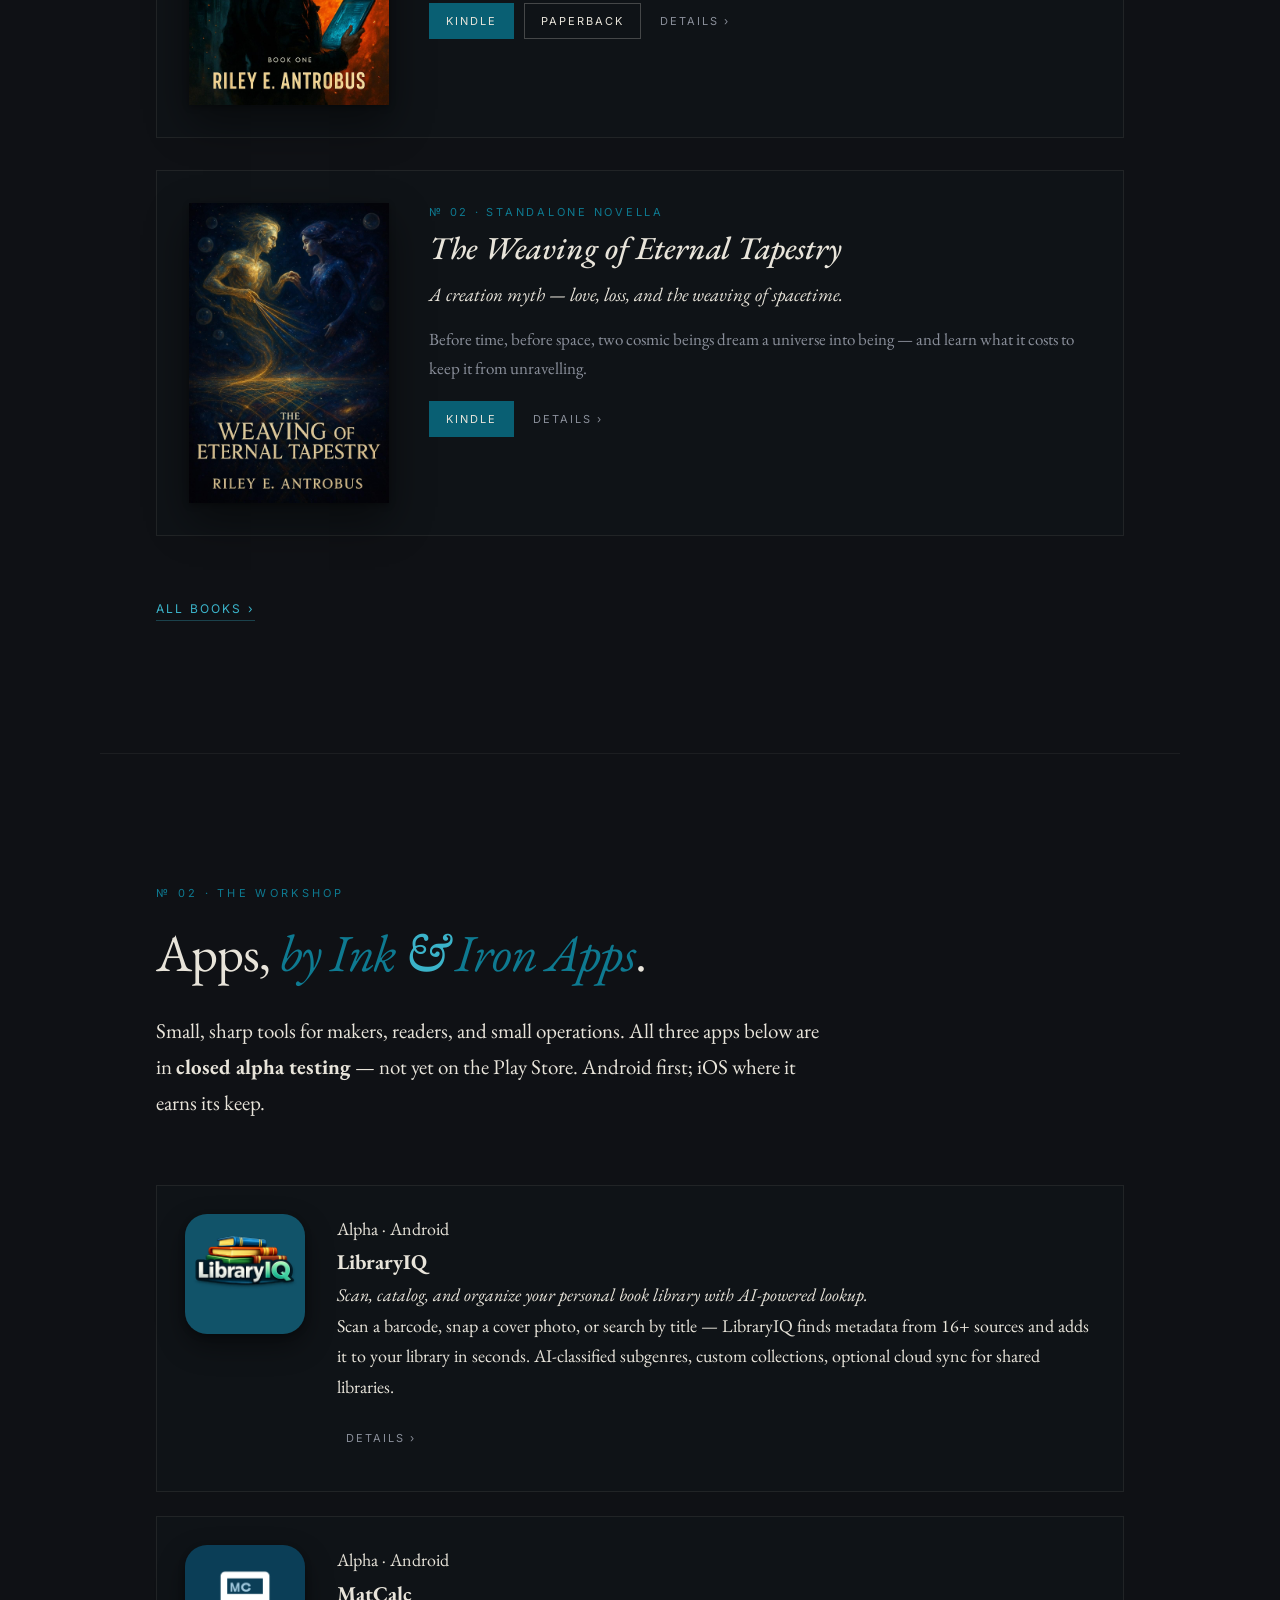
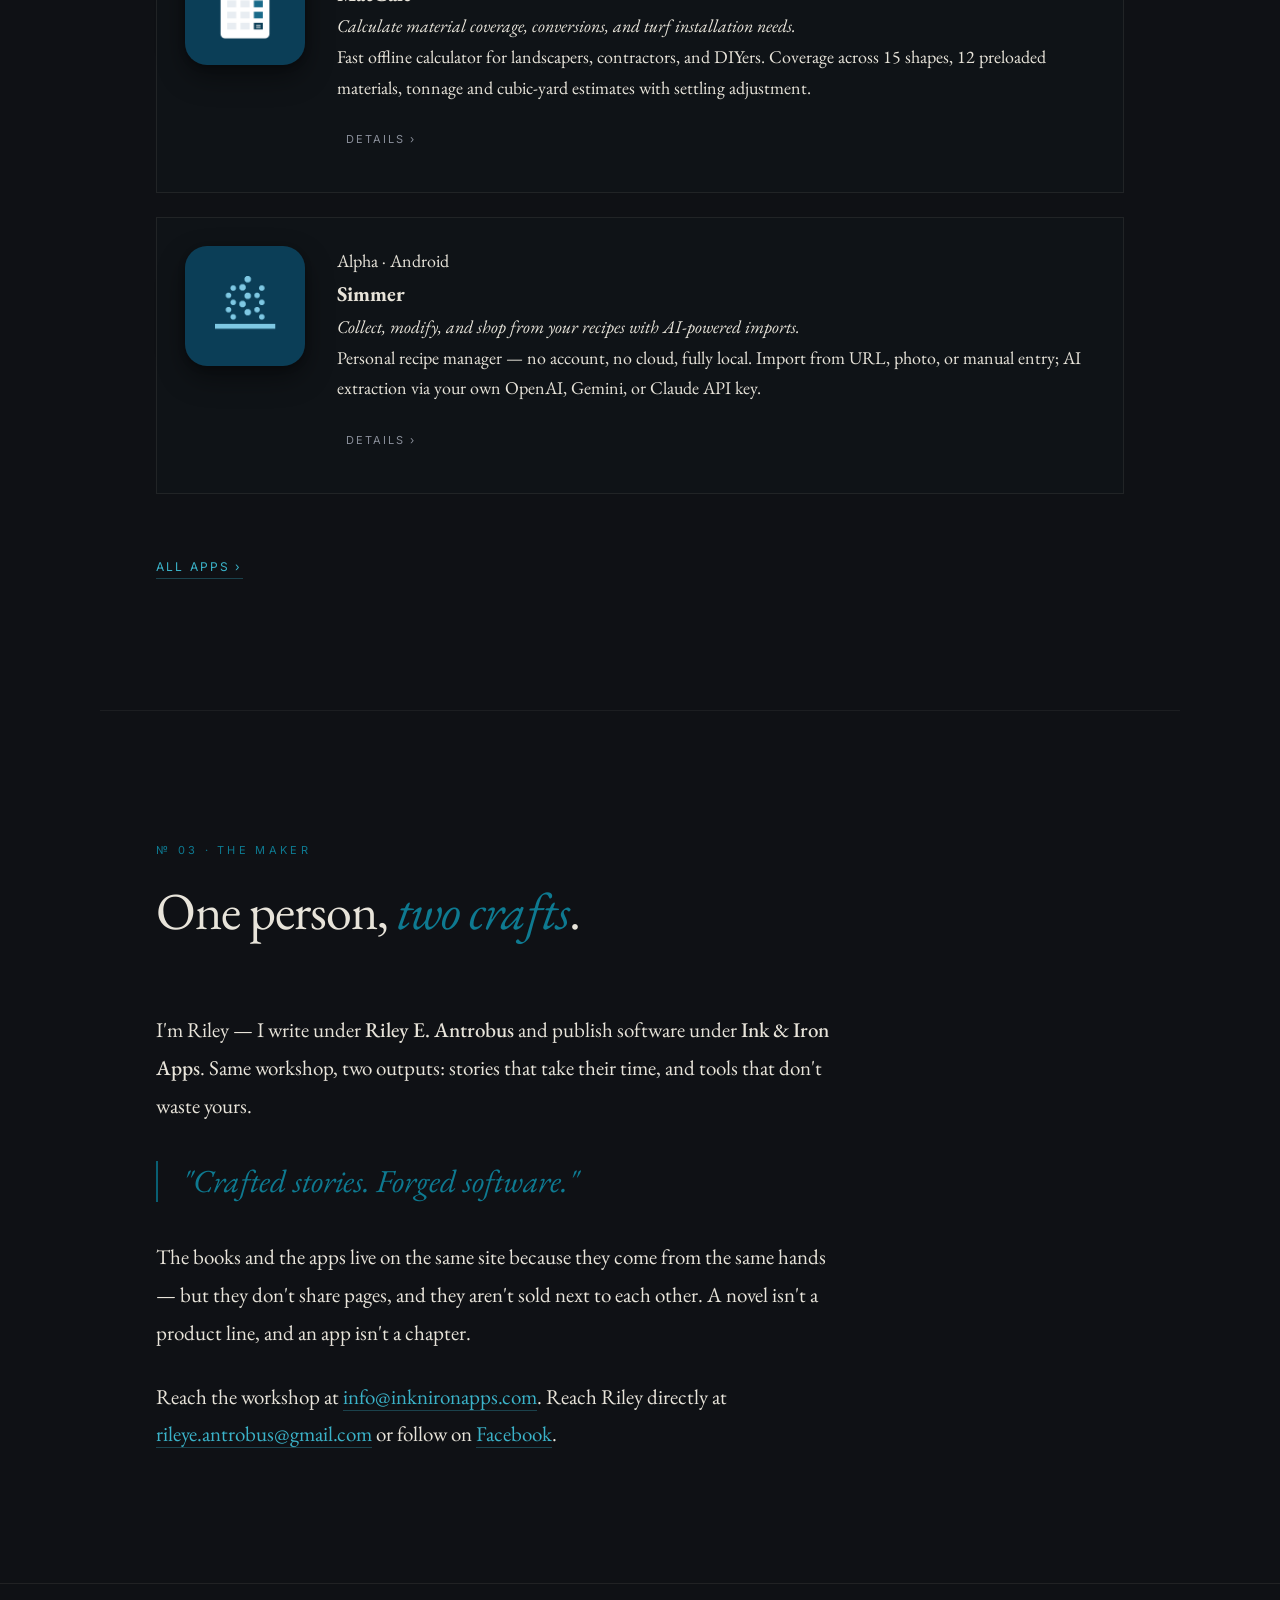
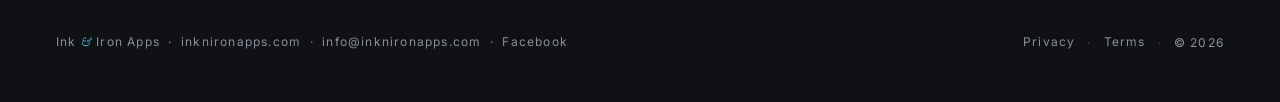
==== commit ca453b2d: "feat: add Apps section with LibraryIQ, MatCalc, and Simmer alpha pages Replace the placeholder Apps " ====
--- a/index.html
+++ b/index.html
@@ -5,6 +5,9 @@
 <meta name="viewport" content="width=device-width, initial-scale=1.0">
 <title>Riley E. Antrobus — Crafted Stories. Forged Software.</title>
 <meta name="description" content="Riley E. Antrobus — author of speculative fiction and creator of Ink & Iron Apps. Books, apps, and the workshop behind both.">
+<meta name="author" content="Riley E. Antrobus">
+<meta name="keywords" content="Riley E. Antrobus, Warborn Protocols, Fleet School Dropout, The Weaving of Eternal Tapestry, science fiction author, speculative fiction, Ink and Iron Apps, indie author, Android apps">
+<link rel="canonical" href="https://inknironapps.com/">
 
 <link rel="icon" href="/favicon.ico" sizes="any">
 <link rel="icon" type="image/png" sizes="32x32" href="/favicon-32.png">
@@ -15,16 +18,59 @@
 <meta name="theme-color" content="#0F1115">
 
 <meta property="og:type" content="website">
+<meta property="og:url" content="https://inknironapps.com/">
+<meta property="og:site_name" content="Riley E. Antrobus">
+<meta property="og:locale" content="en_US">
 <meta property="og:title" content="Riley E. Antrobus — Crafted Stories. Forged Software.">
 <meta property="og:description" content="Books, apps, and the workshop behind both.">
-<meta property="og:image" content="/og-image-1200x630.png">
+<meta property="og:image" content="https://inknironapps.com/og-image-1200x630.png">
+<meta property="og:image:width" content="1200">
+<meta property="og:image:height" content="630">
 <meta name="twitter:card" content="summary_large_image">
 <meta name="twitter:title" content="Riley E. Antrobus — Crafted Stories. Forged Software.">
 <meta name="twitter:description" content="Books, apps, and the workshop behind both.">
-<meta name="twitter:image" content="/og-image-1200x630.png">
+<meta name="twitter:image" content="https://inknironapps.com/og-image-1200x630.png">
 
 <link href="https://fonts.googleapis.com/css2?family=EB+Garamond:ital,wght@0,400;0,500;0,700;1,400;1,500&family=Inter:wght@300;400;500&display=swap" rel="stylesheet">
 <link rel="stylesheet" href="/style.css">
+
+<script type="application/ld+json">
+{
+  "@context": "https://schema.org",
+  "@graph": [
+    {
+      "@type": "Person",
+      "@id": "https://inknironapps.com/#riley",
+      "name": "Riley E. Antrobus",
+      "url": "https://inknironapps.com/",
+      "email": "rileye.antrobus@gmail.com",
+      "jobTitle": "Author and Software Developer",
+      "description": "Author of speculative fiction and creator of Ink & Iron Apps.",
+      "sameAs": [
+        "https://www.facebook.com/people/Riley-E-Antrobus/61580037872318/"
+      ]
+    },
+    {
+      "@type": "WebSite",
+      "@id": "https://inknironapps.com/#website",
+      "url": "https://inknironapps.com/",
+      "name": "Riley E. Antrobus",
+      "description": "Crafted Stories. Forged Software.",
+      "publisher": { "@id": "https://inknironapps.com/#riley" },
+      "inLanguage": "en-US"
+    },
+    {
+      "@type": "Organization",
+      "@id": "https://inknironapps.com/#org",
+      "name": "Ink & Iron Apps",
+      "url": "https://inknironapps.com/",
+      "email": "info@inknironapps.com",
+      "logo": "https://inknironapps.com/icon.svg",
+      "founder": { "@id": "https://inknironapps.com/#riley" }
+    }
+  ]
+}
+</script>
 </head>
 <body>
 
@@ -107,21 +153,55 @@
 <section id="apps">
   <div class="kicker">№ 02 · The Workshop</div>
   <h2>Apps, <em>by Ink <span class="amp">&amp;</span> Iron Apps</em>.</h2>
-  <p class="lede">Small, sharp tools for makers, readers, and small operations — built first to scratch my own itches, then polished for everyone else. Android first; iOS where it earns its keep.</p>
-  <div class="cols cols-2">
-    <div class="col">
-      <span class="num">Released</span>
-      <h3>Android catalogue</h3>
-      <p>The current line of published apps. Each one solves one problem well, ships with a real privacy policy, and gets updates instead of upsells.</p>
-    </div>
-    <div class="col">
-      <span class="num">In the forge</span>
-      <h3>InkForge &amp; tooling</h3>
-      <p>Developer-facing tools, writing utilities, and the workflow pieces I use day to day. Released when they're worth releasing.</p>
-    </div>
-  </div>
+  <p class="lede">Small, sharp tools for makers, readers, and small operations. All three apps below are in <strong>closed alpha testing</strong> — not yet on the Play Store. Android first; iOS where it earns its keep.</p>
+
+  <article class="app-card">
+    <div class="app-card-icon">
+      <img src="/images/apps/libraryiq.png" alt="LibraryIQ icon">
+    </div>
+    <div class="app-card-body">
+      <span class="num">Alpha · Android</span>
+      <h3><a href="/apps/libraryiq.html">LibraryIQ</a></h3>
+      <p class="tagline"><em>Scan, catalog, and organize your personal book library with AI-powered lookup.</em></p>
+      <p>Scan a barcode, snap a cover photo, or search by title — LibraryIQ finds metadata from 16+ sources and adds it to your library in seconds. AI-classified subgenres, custom collections, optional cloud sync for shared libraries.</p>
+      <div class="editions">
+        <a class="edition-btn ghost" href="/apps/libraryiq.html">Details &rsaquo;</a>
+      </div>
+    </div>
+  </article>
+
+  <article class="app-card">
+    <div class="app-card-icon">
+      <img src="/images/apps/matcalc.png" alt="MatCalc icon">
+    </div>
+    <div class="app-card-body">
+      <span class="num">Alpha · Android</span>
+      <h3><a href="/apps/matcalc.html">MatCalc</a></h3>
+      <p class="tagline"><em>Calculate material coverage, conversions, and turf installation needs.</em></p>
+      <p>Fast offline calculator for landscapers, contractors, and DIYers. Coverage across 15 shapes, 12 preloaded materials, tonnage and cubic-yard estimates with settling adjustment.</p>
+      <div class="editions">
+        <a class="edition-btn ghost" href="/apps/matcalc.html">Details &rsaquo;</a>
+      </div>
+    </div>
+  </article>
+
+  <article class="app-card">
+    <div class="app-card-icon">
+      <img src="/images/apps/simmer.png" alt="Simmer icon">
+    </div>
+    <div class="app-card-body">
+      <span class="num">Alpha · Android</span>
+      <h3><a href="/apps/simmer.html">Simmer</a></h3>
+      <p class="tagline"><em>Collect, modify, and shop from your recipes with AI-powered imports.</em></p>
+      <p>Personal recipe manager — no account, no cloud, fully local. Import from URL, photo, or manual entry; AI extraction via your own OpenAI, Gemini, or Claude API key.</p>
+      <div class="editions">
+        <a class="edition-btn ghost" href="/apps/simmer.html">Details &rsaquo;</a>
+      </div>
+    </div>
+  </article>
+
   <div class="section-foot">
-    <a class="link-arrow" href="mailto:info@inknironapps.com?subject=App%20question">Have a question or feature request &rsaquo;</a>
+    <a class="link-arrow" href="/apps/">All apps &rsaquo;</a>
   </div>
 </section>
 
--- a/style.css
+++ b/style.css
@@ -462,6 +462,40 @@
 }
 .book-body .essay { max-width: 640px; }
 .book-body .essay p { text-align: justify; hyphens: auto; -webkit-hyphens: auto; }
+
+/* App cards mirror book cards but icon-sized */
+.app-card {
+  display: grid;
+  grid-template-columns: 120px 1fr;
+  gap: 32px;
+  padding: 28px;
+  margin: 0 0 24px;
+  border: 1px solid rgba(232, 228, 218, 0.08);
+  background: rgba(9, 95, 115, 0.02);
+  color: inherit;
+  transition: background .2s, border-color .2s, transform .2s;
+  align-items: start;
+}
+.app-card:hover {
+  background: rgba(9, 95, 115, 0.06);
+  border-color: rgba(59, 179, 201, 0.25);
+  transform: translateY(-2px);
+}
+.app-card:hover h3 a { color: var(--teal-bright); }
+.app-card-body h3 a { color: inherit; transition: color .2s; }
+.app-card-body h3 a:hover { color: var(--teal-bright); }
+.app-card-icon { display: block; }
+.app-card-icon img {
+  width: 100%;
+  height: auto;
+  display: block;
+  border-radius: 22px;
+  box-shadow: 0 12px 28px rgba(0, 0, 0, 0.4), 0 2px 6px rgba(0, 0, 0, 0.25);
+}
+@media (max-width: 720px) {
+  .app-card { grid-template-columns: 1fr; gap: 20px; padding: 24px; }
+  .app-card-icon { max-width: 96px; }
+}
 
 .author-contact {
   margin-top: 20px;
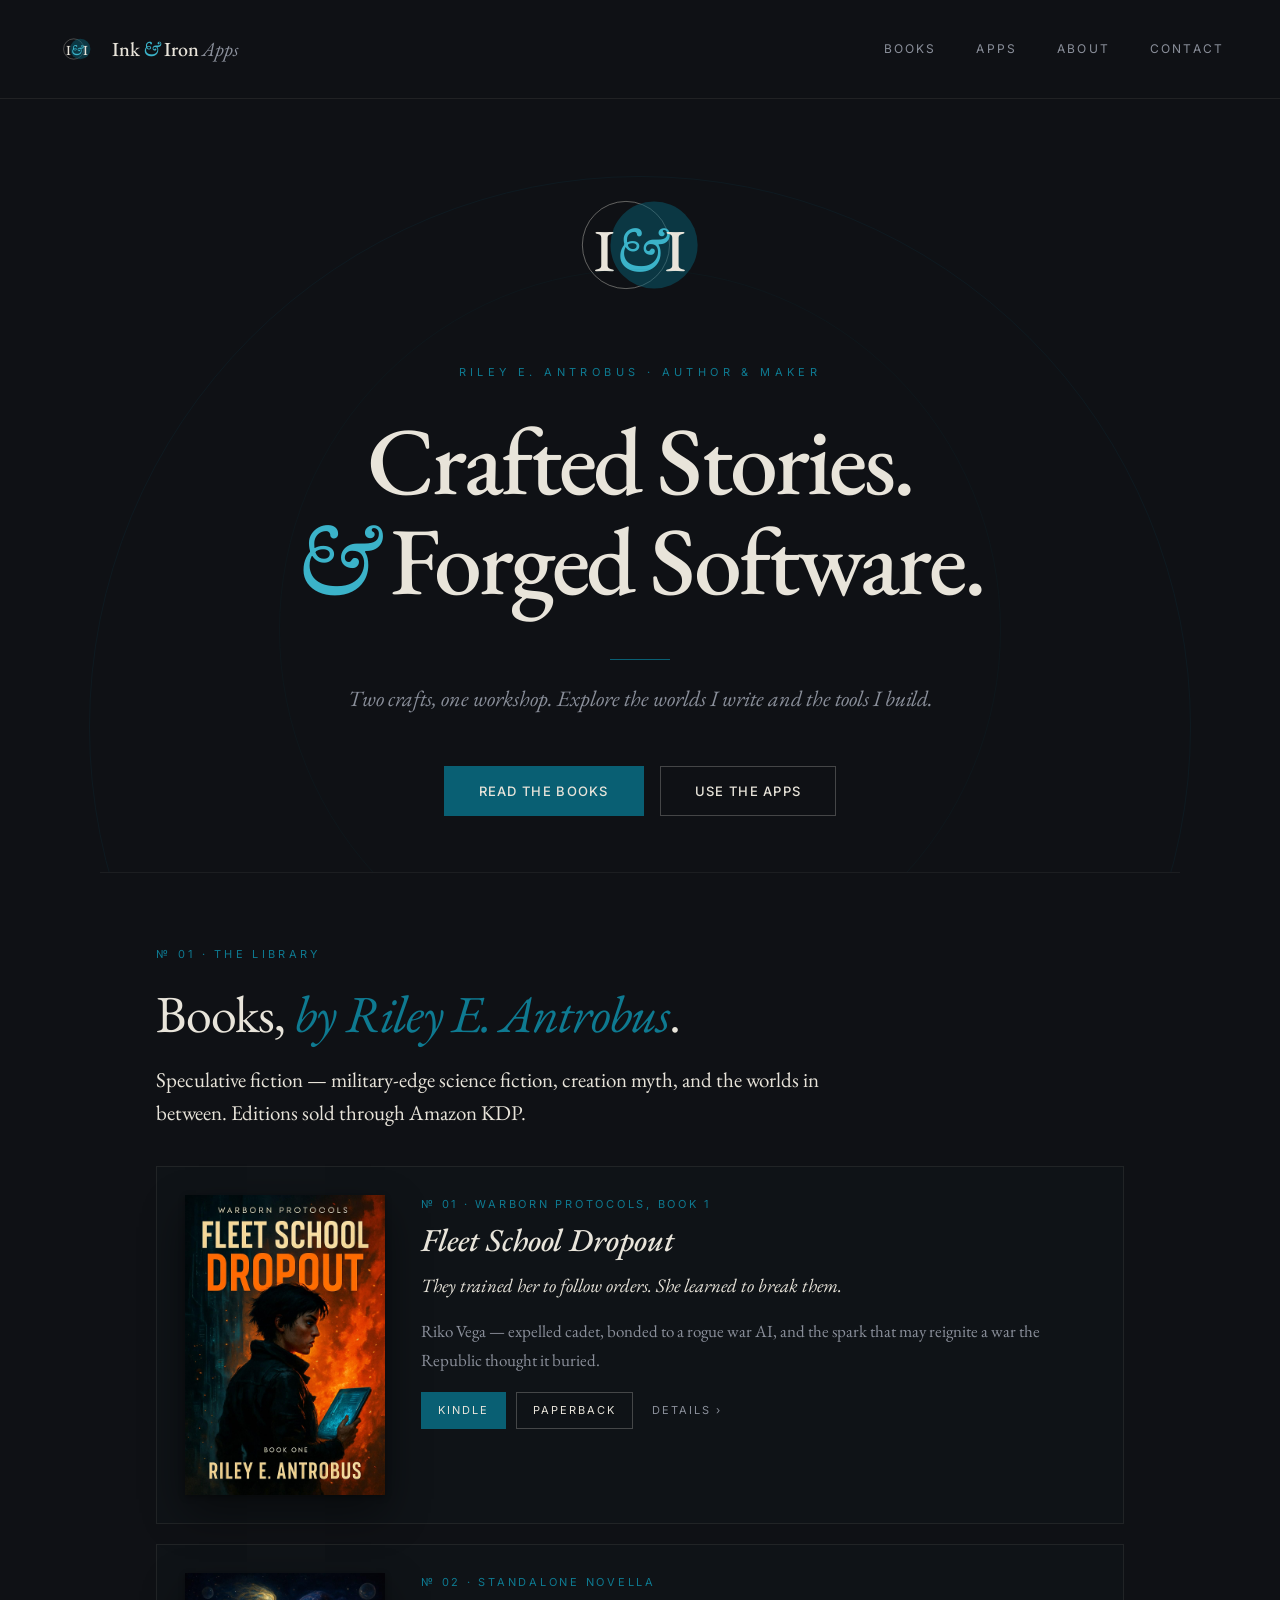
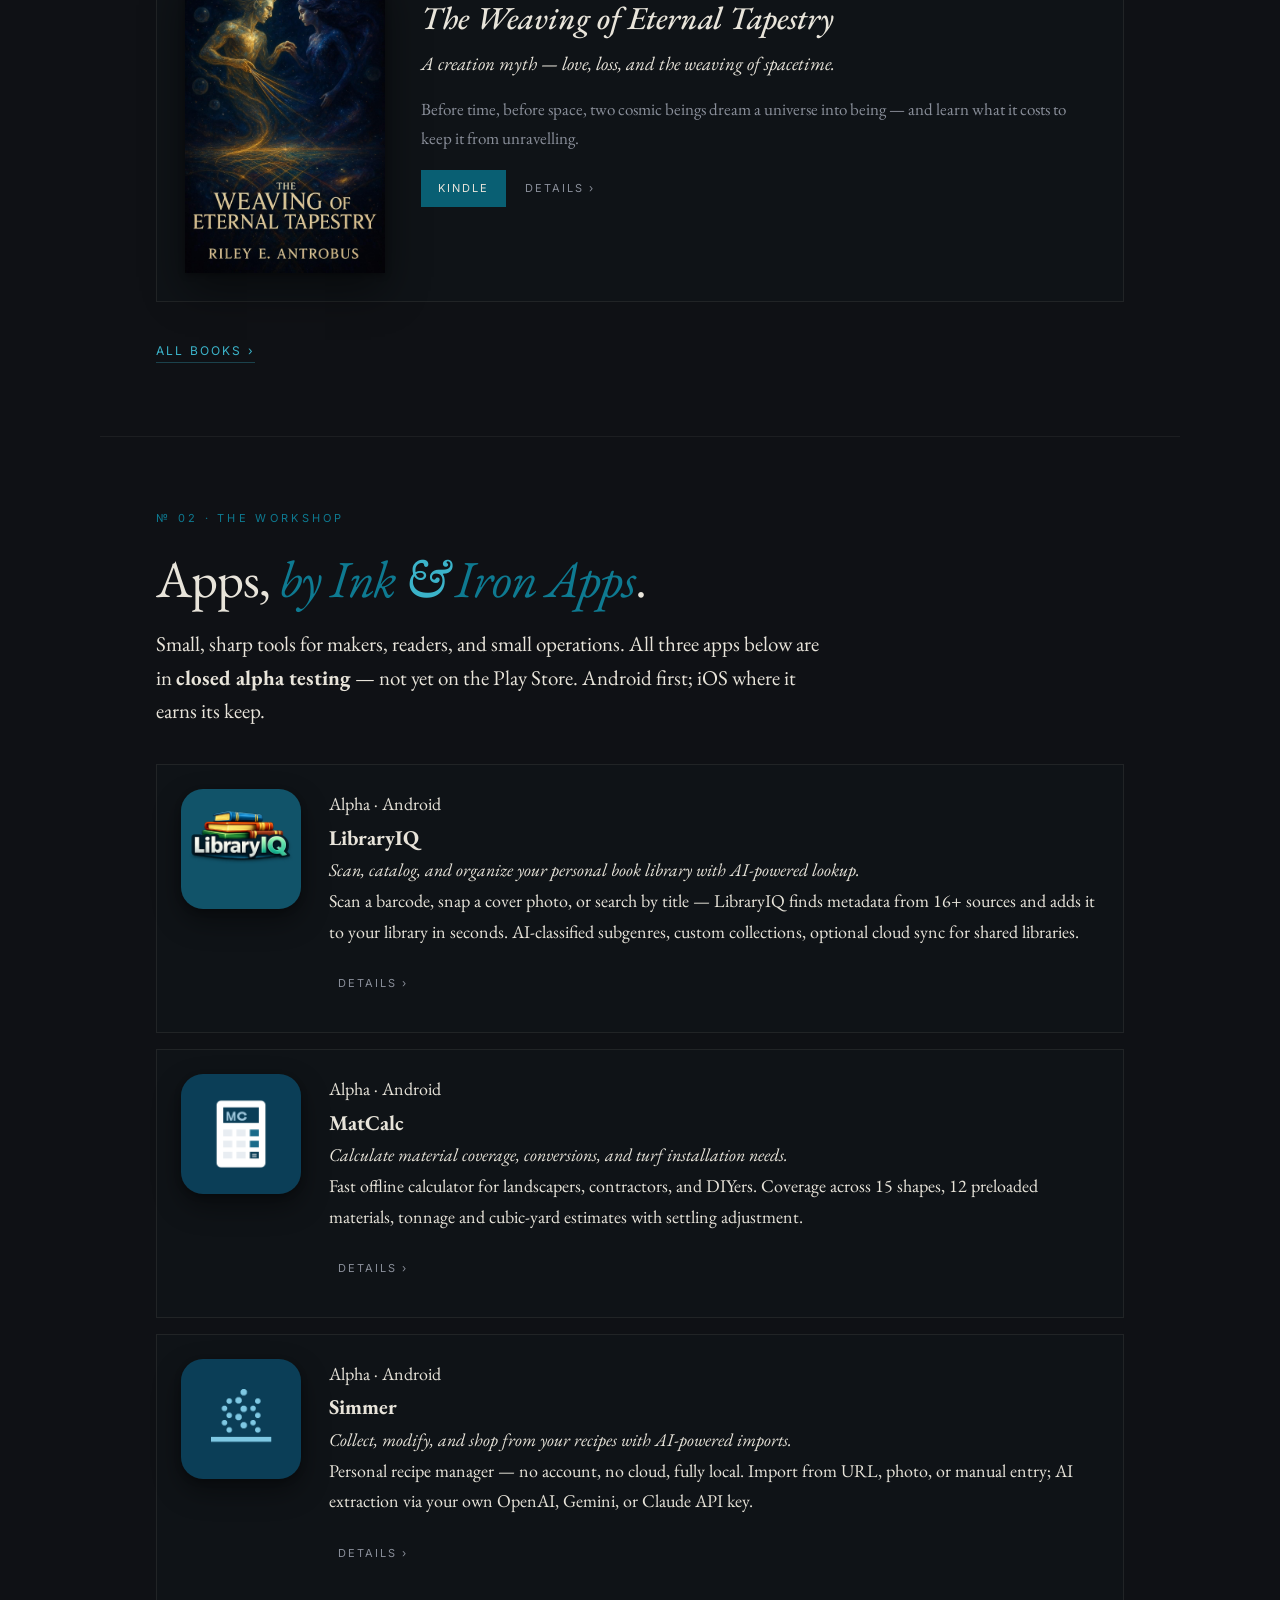
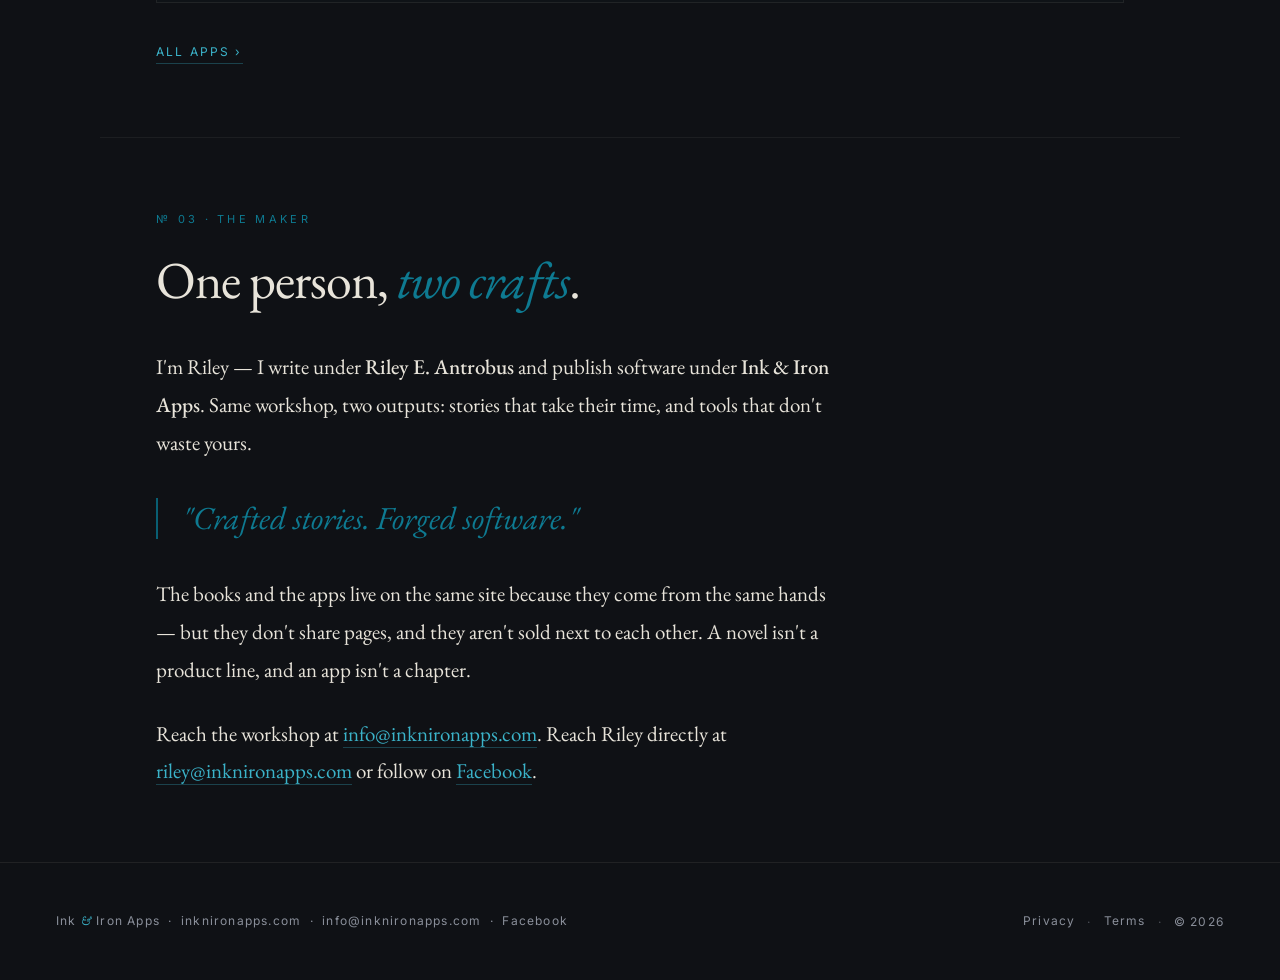
==== commit de14d232: "feat: switch site to role-based email aliases and add security.txt Wire site to the new Hostinger al" ====
--- a/index.html
+++ b/index.html
@@ -43,7 +43,7 @@
       "@id": "https://inknironapps.com/#riley",
       "name": "Riley E. Antrobus",
       "url": "https://inknironapps.com/",
-      "email": "rileye.antrobus@gmail.com",
+      "email": "riley@inknironapps.com",
       "jobTitle": "Author and Software Developer",
       "description": "Author of speculative fiction and creator of Ink & Iron Apps.",
       "sameAs": [
@@ -212,7 +212,7 @@
     <p>I'm Riley — I write under <strong>Riley E. Antrobus</strong> and publish software under <strong>Ink &amp; Iron Apps</strong>. Same workshop, two outputs: stories that take their time, and tools that don't waste yours.</p>
     <p class="pull">"Crafted stories. Forged software."</p>
     <p>The books and the apps live on the same site because they come from the same hands — but they don't share pages, and they aren't sold next to each other. A novel isn't a product line, and an app isn't a chapter.</p>
-    <p>Reach the workshop at <a href="mailto:info@inknironapps.com">info@inknironapps.com</a>. Reach Riley directly at <a href="mailto:rileye.antrobus@gmail.com">rileye.antrobus@gmail.com</a> or follow on <a href="https://www.facebook.com/people/Riley-E-Antrobus/61580037872318/" rel="noopener">Facebook</a>.</p>
+    <p>Reach the workshop at <a href="mailto:info@inknironapps.com">info@inknironapps.com</a>. Reach Riley directly at <a href="mailto:riley@inknironapps.com">riley@inknironapps.com</a> or follow on <a href="https://www.facebook.com/people/Riley-E-Antrobus/61580037872318/" rel="noopener">Facebook</a>.</p>
   </div>
 </section>
 
--- a/style.css
+++ b/style.css
@@ -56,13 +56,13 @@
 
 /* ---------- Hero ---------- */
 .hero {
-  min-height: 90vh;
+  min-height: 72vh;
   display: flex;
   flex-direction: column;
   justify-content: center;
   align-items: center;
   text-align: center;
-  padding: 80px 24px;
+  padding: 56px 24px;
   position: relative;
   overflow: hidden;
 }
@@ -88,9 +88,9 @@
 }
 
 .hero-mark {
-  width: 200px;
-  height: 200px;
-  margin-bottom: 40px;
+  width: 180px;
+  height: 180px;
+  margin-bottom: 28px;
   position: relative;
 }
 
@@ -128,7 +128,7 @@
   width: 60px;
   height: 1px;
   background: var(--teal);
-  margin: 32px auto;
+  margin: 20px auto;
   position: relative;
 }
 
@@ -169,7 +169,7 @@
 section {
   max-width: 1080px;
   margin: 0 auto;
-  padding: 130px 56px;
+  padding: 72px 56px;
   border-top: 1px solid rgba(232, 228, 218, 0.06);
 }
 
@@ -187,7 +187,7 @@
   font-weight: 400;
   letter-spacing: -0.02em;
   line-height: 1.1;
-  margin-bottom: 72px;
+  margin-bottom: 40px;
   max-width: 720px;
 }
 section h2 em { color: var(--teal-light); }
@@ -221,15 +221,15 @@
 .lede {
   max-width: 680px;
   font-size: 21px;
-  line-height: 1.7;
-  color: var(--paper);
-  margin-top: -40px;
-  margin-bottom: 64px;
+  line-height: 1.6;
+  color: var(--paper);
+  margin-top: -20px;
+  margin-bottom: 36px;
 }
 
 /* Section foot — small CTA row under cols */
 .section-foot {
-  margin-top: 56px;
+  margin-top: 32px;
   font-family: 'Inter', sans-serif;
 }
 .link-arrow {
@@ -319,9 +319,9 @@
 .book-card {
   display: grid;
   grid-template-columns: 200px 1fr;
-  gap: 40px;
-  padding: 32px;
-  margin: 0 0 32px;
+  gap: 36px;
+  padding: 28px;
+  margin: 0 0 20px;
   border: 1px solid rgba(232, 228, 218, 0.08);
   background: rgba(9, 95, 115, 0.02);
   color: inherit;
@@ -412,7 +412,7 @@
 }
 
 /* ---------- Book detail page ---------- */
-.book-detail { padding: 80px 56px 130px; max-width: 1080px; margin: 0 auto; border-top: none; }
+.book-detail { padding: 56px 56px 72px; max-width: 1080px; margin: 0 auto; border-top: none; }
 .book-layout {
   display: grid;
   grid-template-columns: 280px 1fr;
@@ -467,9 +467,9 @@
 .app-card {
   display: grid;
   grid-template-columns: 120px 1fr;
-  gap: 32px;
-  padding: 28px;
-  margin: 0 0 24px;
+  gap: 28px;
+  padding: 24px;
+  margin: 0 0 16px;
   border: 1px solid rgba(232, 228, 218, 0.08);
   background: rgba(9, 95, 115, 0.02);
   color: inherit;
@@ -548,16 +548,16 @@
 @media (max-width: 720px) {
   nav { padding: 20px 24px; }
   nav ul { gap: 20px; }
-  section { padding: 80px 24px; }
-  .cols, .cols.cols-2 { grid-template-columns: 1fr; gap: 40px; }
+  section { padding: 48px 24px; }
+  .cols, .cols.cols-2 { grid-template-columns: 1fr; gap: 28px; }
   footer { padding: 32px 24px; }
-  section h2 { font-size: 38px; margin-bottom: 48px; }
-  .lede { margin-top: -24px; margin-bottom: 48px; font-size: 18px; }
-  .section-foot { margin-top: 40px; }
-  .book-card { grid-template-columns: 1fr; gap: 24px; padding: 24px; }
+  section h2 { font-size: 38px; margin-bottom: 28px; }
+  .lede { margin-top: -12px; margin-bottom: 28px; font-size: 18px; }
+  .section-foot { margin-top: 24px; }
+  .book-card { grid-template-columns: 1fr; gap: 20px; padding: 24px; }
   .book-card-cover { max-width: 200px; }
   .book-card-body h3 { font-size: 28px; }
-  .book-layout { grid-template-columns: 1fr; gap: 40px; }
+  .book-layout { grid-template-columns: 1fr; gap: 32px; }
   .book-cover { max-width: 280px; margin: 0 auto; }
-  .book-detail { padding: 60px 24px 80px; }
-}
+  .book-detail { padding: 40px 24px 56px; }
+}
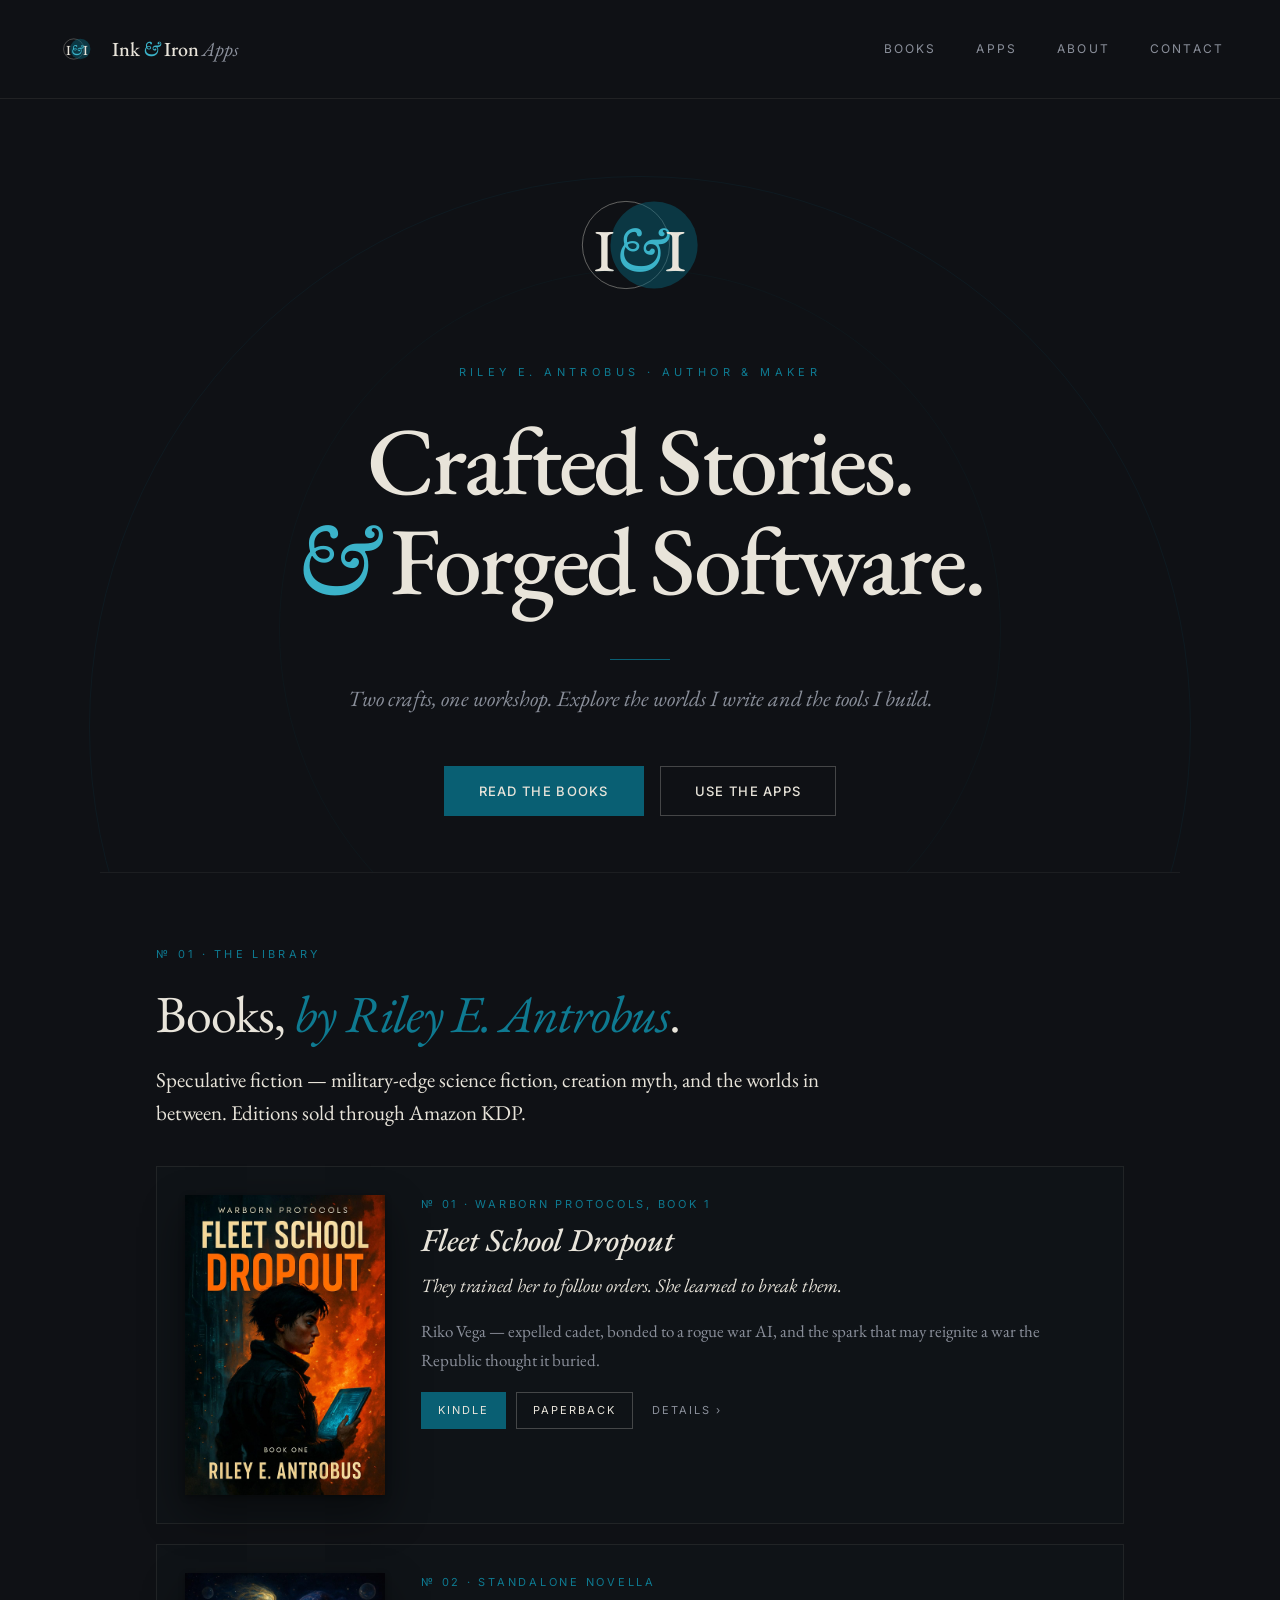
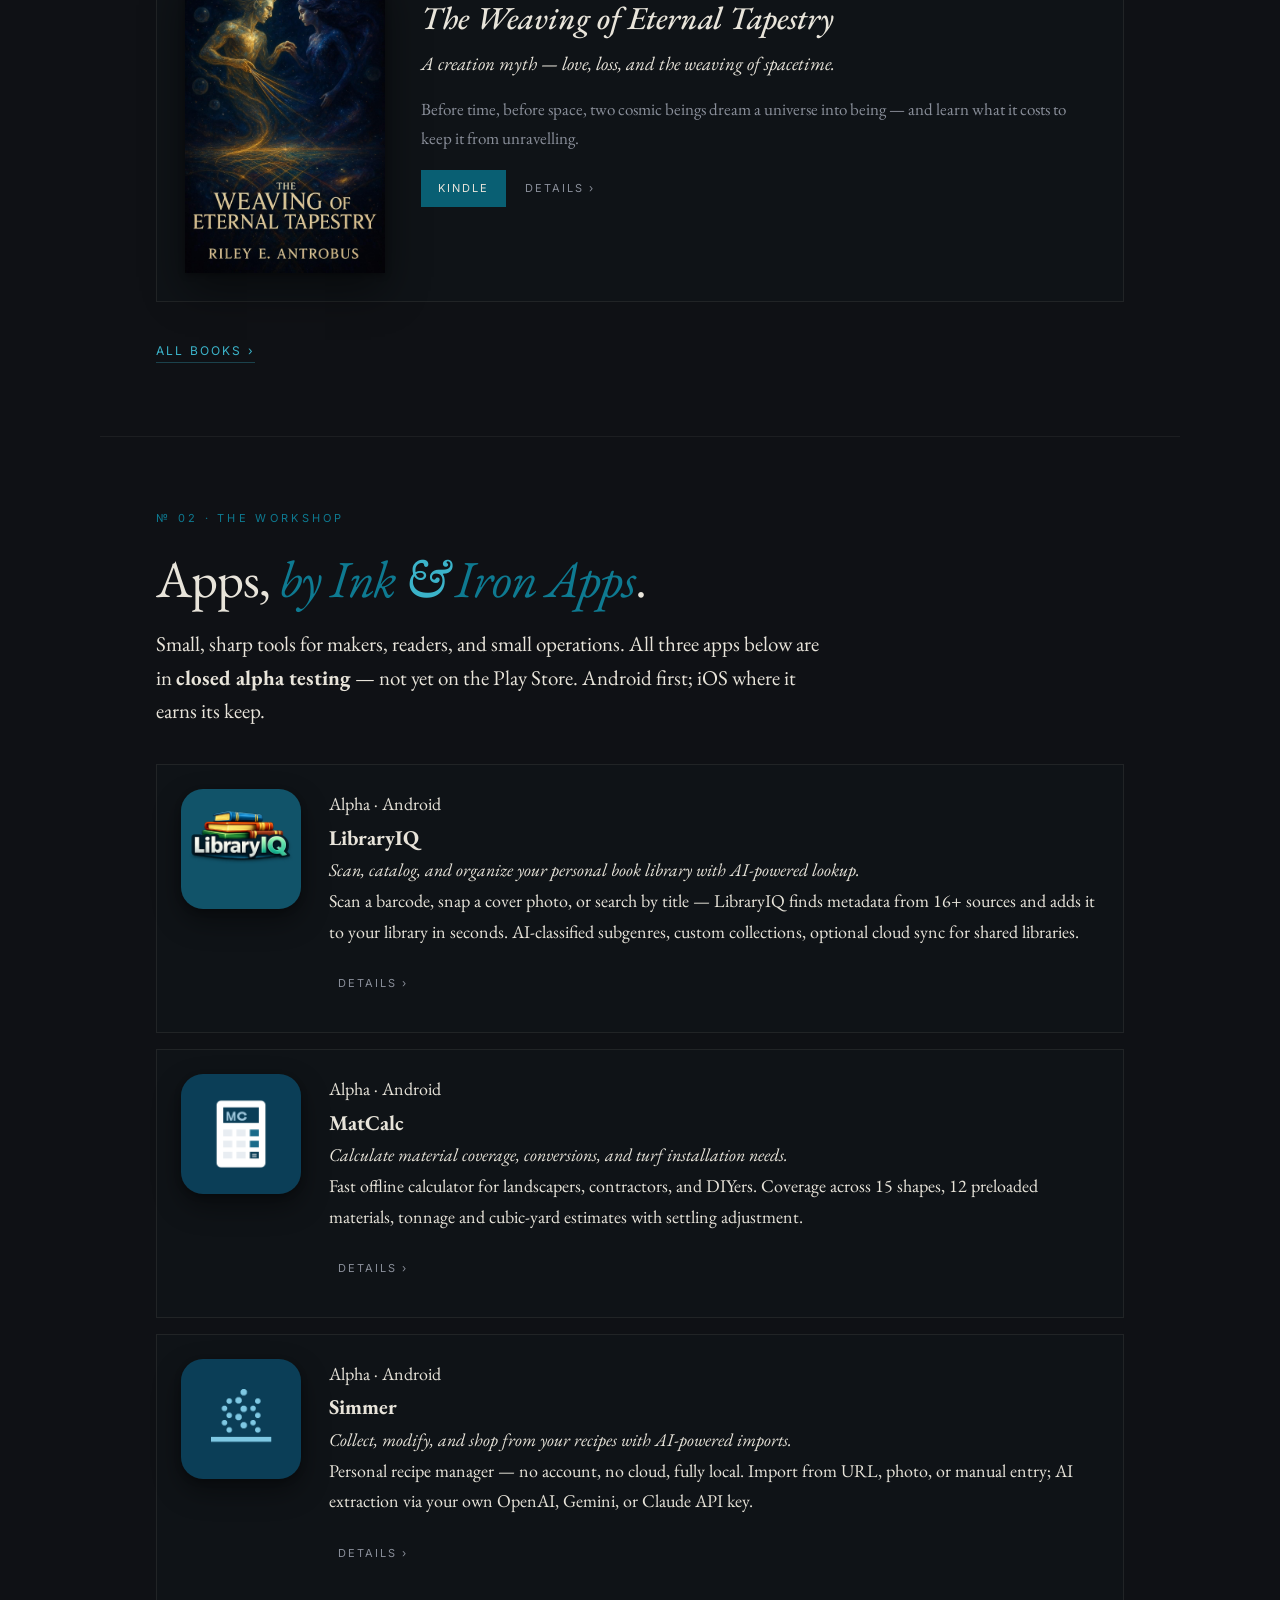
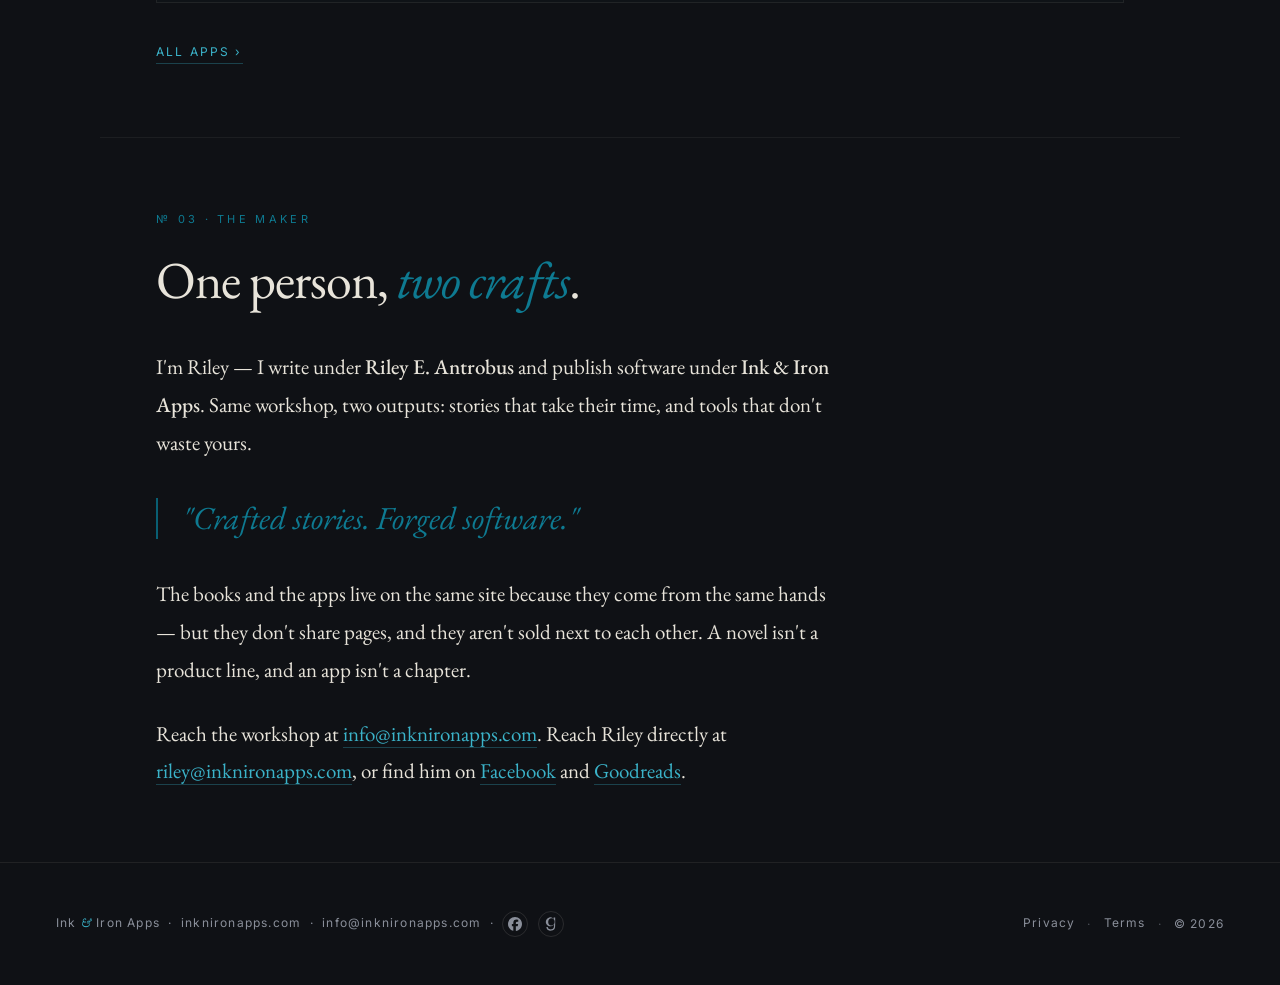
==== commit 1bbc41f1: "feat: add Goodreads social link with SVG icons in every footer Replace the text "Facebook" link in a" ====
--- a/index.html
+++ b/index.html
@@ -47,7 +47,8 @@
       "jobTitle": "Author and Software Developer",
       "description": "Author of speculative fiction and creator of Ink & Iron Apps.",
       "sameAs": [
-        "https://www.facebook.com/people/Riley-E-Antrobus/61580037872318/"
+        "https://www.facebook.com/people/Riley-E-Antrobus/61580037872318/",
+        "https://www.goodreads.com/author/show/58136422.Riley_E_Antrobus"
       ]
     },
     {
@@ -212,12 +213,12 @@
     <p>I'm Riley — I write under <strong>Riley E. Antrobus</strong> and publish software under <strong>Ink &amp; Iron Apps</strong>. Same workshop, two outputs: stories that take their time, and tools that don't waste yours.</p>
     <p class="pull">"Crafted stories. Forged software."</p>
     <p>The books and the apps live on the same site because they come from the same hands — but they don't share pages, and they aren't sold next to each other. A novel isn't a product line, and an app isn't a chapter.</p>
-    <p>Reach the workshop at <a href="mailto:info@inknironapps.com">info@inknironapps.com</a>. Reach Riley directly at <a href="mailto:riley@inknironapps.com">riley@inknironapps.com</a> or follow on <a href="https://www.facebook.com/people/Riley-E-Antrobus/61580037872318/" rel="noopener">Facebook</a>.</p>
+    <p>Reach the workshop at <a href="mailto:info@inknironapps.com">info@inknironapps.com</a>. Reach Riley directly at <a href="mailto:riley@inknironapps.com">riley@inknironapps.com</a>, or find him on <a href="https://www.facebook.com/people/Riley-E-Antrobus/61580037872318/" rel="noopener">Facebook</a> and <a href="https://www.goodreads.com/author/show/58136422.Riley_E_Antrobus" rel="noopener">Goodreads</a>.</p>
   </div>
 </section>
 
 <footer>
-  <div>Ink <span class="amp">&amp;</span> Iron Apps &nbsp;·&nbsp; <a href="https://inknironapps.com">inknironapps.com</a> &nbsp;·&nbsp; <a href="mailto:info@inknironapps.com">info@inknironapps.com</a> &nbsp;·&nbsp; <a href="https://www.facebook.com/people/Riley-E-Antrobus/61580037872318/" rel="noopener">Facebook</a></div>
+  <div>Ink <span class="amp">&amp;</span> Iron Apps &nbsp;·&nbsp; <a href="https://inknironapps.com">inknironapps.com</a> &nbsp;·&nbsp; <a href="mailto:info@inknironapps.com">info@inknironapps.com</a> &nbsp;·&nbsp; <span class="footer-socials"><a href="https://www.facebook.com/people/Riley-E-Antrobus/61580037872318/" rel="noopener" aria-label="Facebook on Facebook" title="Facebook"><svg viewBox="0 0 24 24" width="14" height="14" fill="currentColor" aria-hidden="true"><path d="M9.101 23.691v-7.98H6.627v-3.667h2.474v-1.58c0-4.085 1.848-5.978 5.858-5.978.401 0 .955.042 1.468.103a8.68 8.68 0 0 1 1.141.195v3.325a8.623 8.623 0 0 0-.653-.036 26.805 26.805 0 0 0-.733-.009c-.707 0-1.259.096-1.675.309a1.686 1.686 0 0 0-.679.622c-.258.42-.374.995-.374 1.752v1.297h3.919l-.386 2.103-.287 1.564h-3.246v8.245C19.396 23.238 24 18.179 24 12.044c0-6.627-5.373-12-12-12s-12 5.373-12 12c0 5.628 3.874 10.35 9.101 11.647Z"/></svg></a><a href="https://www.goodreads.com/author/show/58136422.Riley_E_Antrobus" rel="noopener" aria-label="Riley E. Antrobus on Goodreads" title="Goodreads"><svg viewBox="0 0 24 24" width="14" height="14" fill="currentColor" aria-hidden="true"><path d="M11.43 23.995c-3.608-.208-6.274-2.077-7.062-4.929-.151-.55-.244-1.7-.144-1.794.031-.03.527-.075 1.42-.131l.788-.048.043.21c.219 1.07.473 1.652.997 2.286.692.837 1.704 1.355 3.099 1.587.624.103 2.022.046 2.638-.109 1.609-.404 2.713-1.317 3.336-2.758.464-1.073.594-1.904.652-4.157l.046-1.776-.226.41c-.94 1.71-2.732 2.851-4.913 3.13-3.388.433-6.652-1.234-8.041-4.107-2.198-4.547.165-9.864 4.933-11.101.674-.175 2.052-.245 2.79-.142 1.704.237 3.171 1.005 4.241 2.22.219.249.413.451.43.448.018-.003.034-.555.037-1.226l.005-1.221h2.71l-.004 7.675c-.003 7.234-.016 7.762-.221 8.92-.535 3.034-2.379 4.992-5.249 5.573-.628.127-2.354.221-2.949.16zm2.012-9.46c2.487-.358 4.181-2.054 4.685-4.689.143-.748.135-2.484-.014-3.242-.535-2.69-2.421-4.469-4.92-4.642-3.453-.236-5.961 2.476-5.961 6.456 0 2.604 1.097 4.658 2.948 5.515.984.456 2.121.605 3.262.616z"/></svg></a></span></div>
   <div class="footer-legal">
     <a href="/privacy-policy.html">Privacy</a>
     <span class="sep">·</span>
--- a/style.css
+++ b/style.css
@@ -464,6 +464,24 @@
 .book-body .essay p { text-align: justify; hyphens: auto; -webkit-hyphens: auto; }
 
 /* App cards mirror book cards but icon-sized */
+.footer-socials { display: inline-flex; gap: 10px; align-items: center; vertical-align: middle; }
+.footer-socials a {
+  display: inline-flex;
+  align-items: center;
+  justify-content: center;
+  width: 26px;
+  height: 26px;
+  border: 1px solid rgba(232, 228, 218, 0.12);
+  border-radius: 50%;
+  color: inherit;
+  transition: color .2s, border-color .2s, background .2s;
+}
+.footer-socials a:hover {
+  color: var(--teal-bright);
+  border-color: rgba(59, 179, 201, 0.35);
+  background: rgba(9, 95, 115, 0.08);
+}
+
 .app-card {
   display: grid;
   grid-template-columns: 120px 1fr;
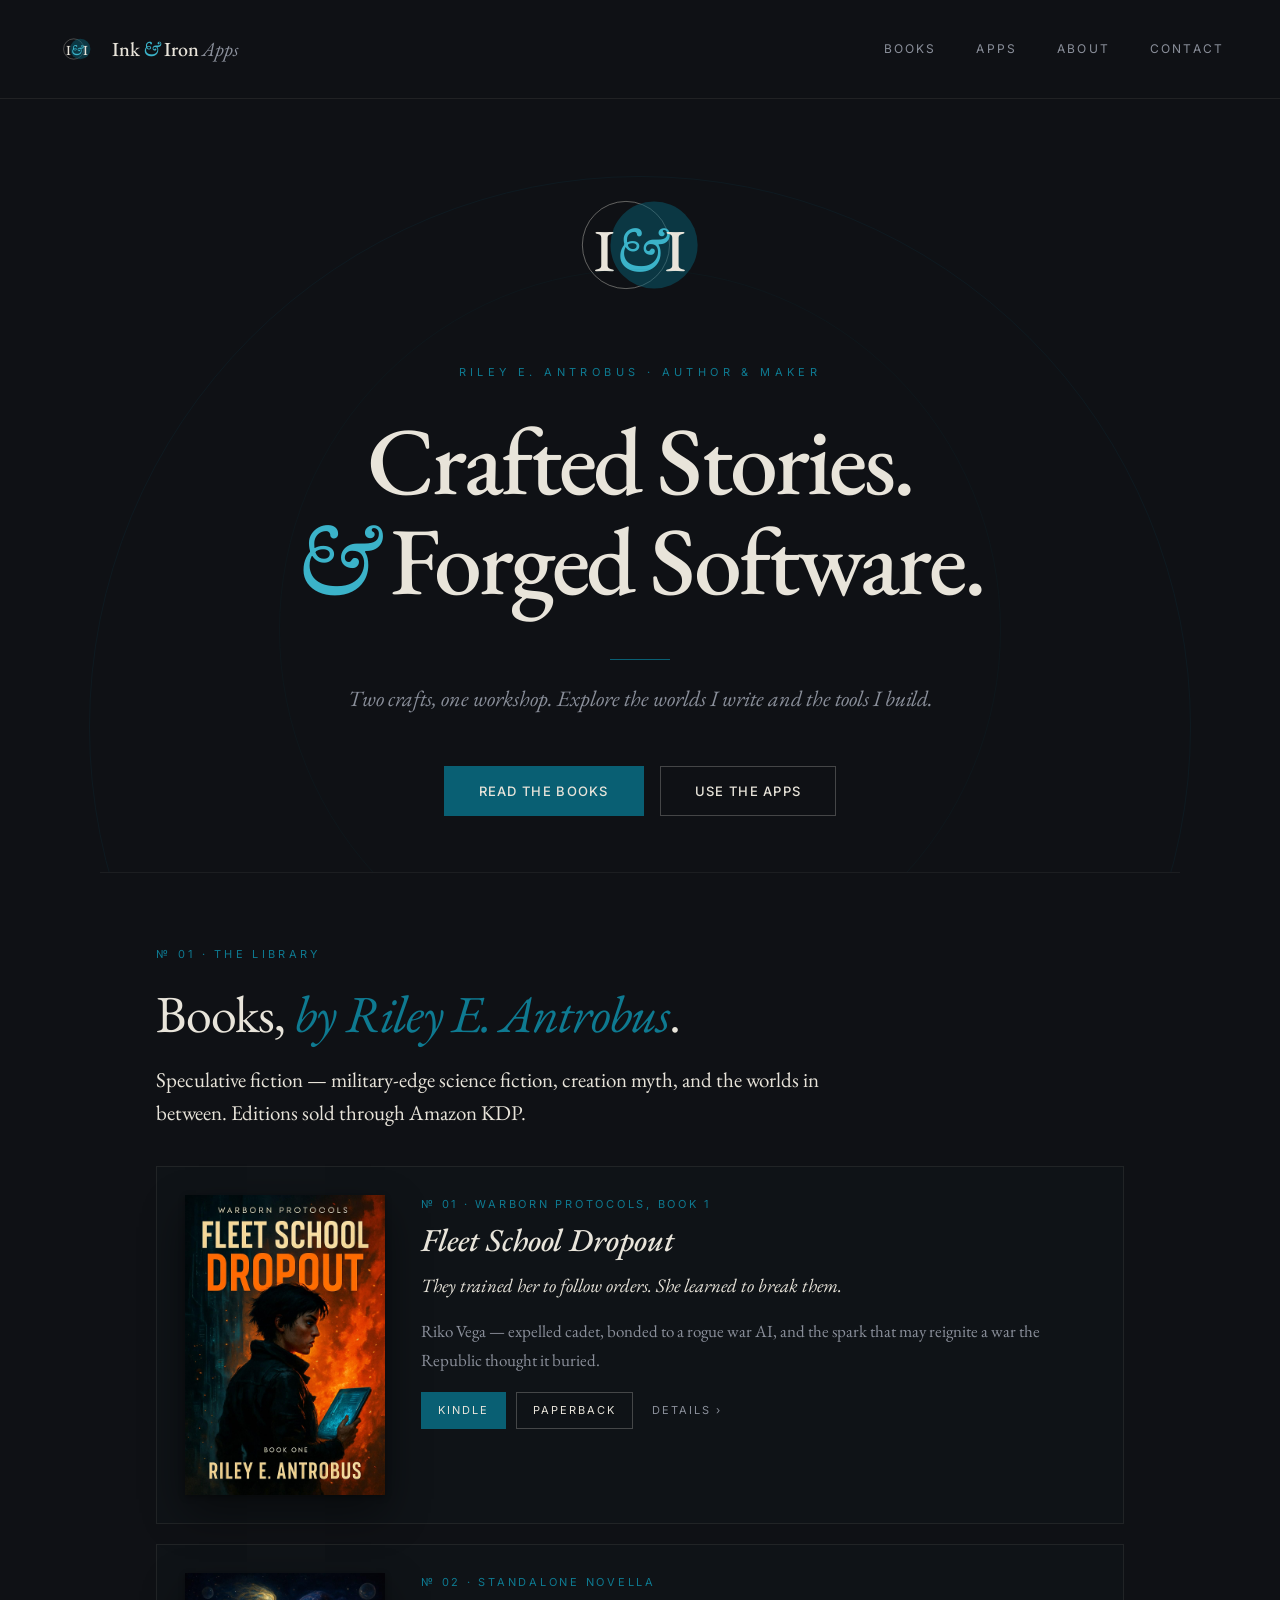
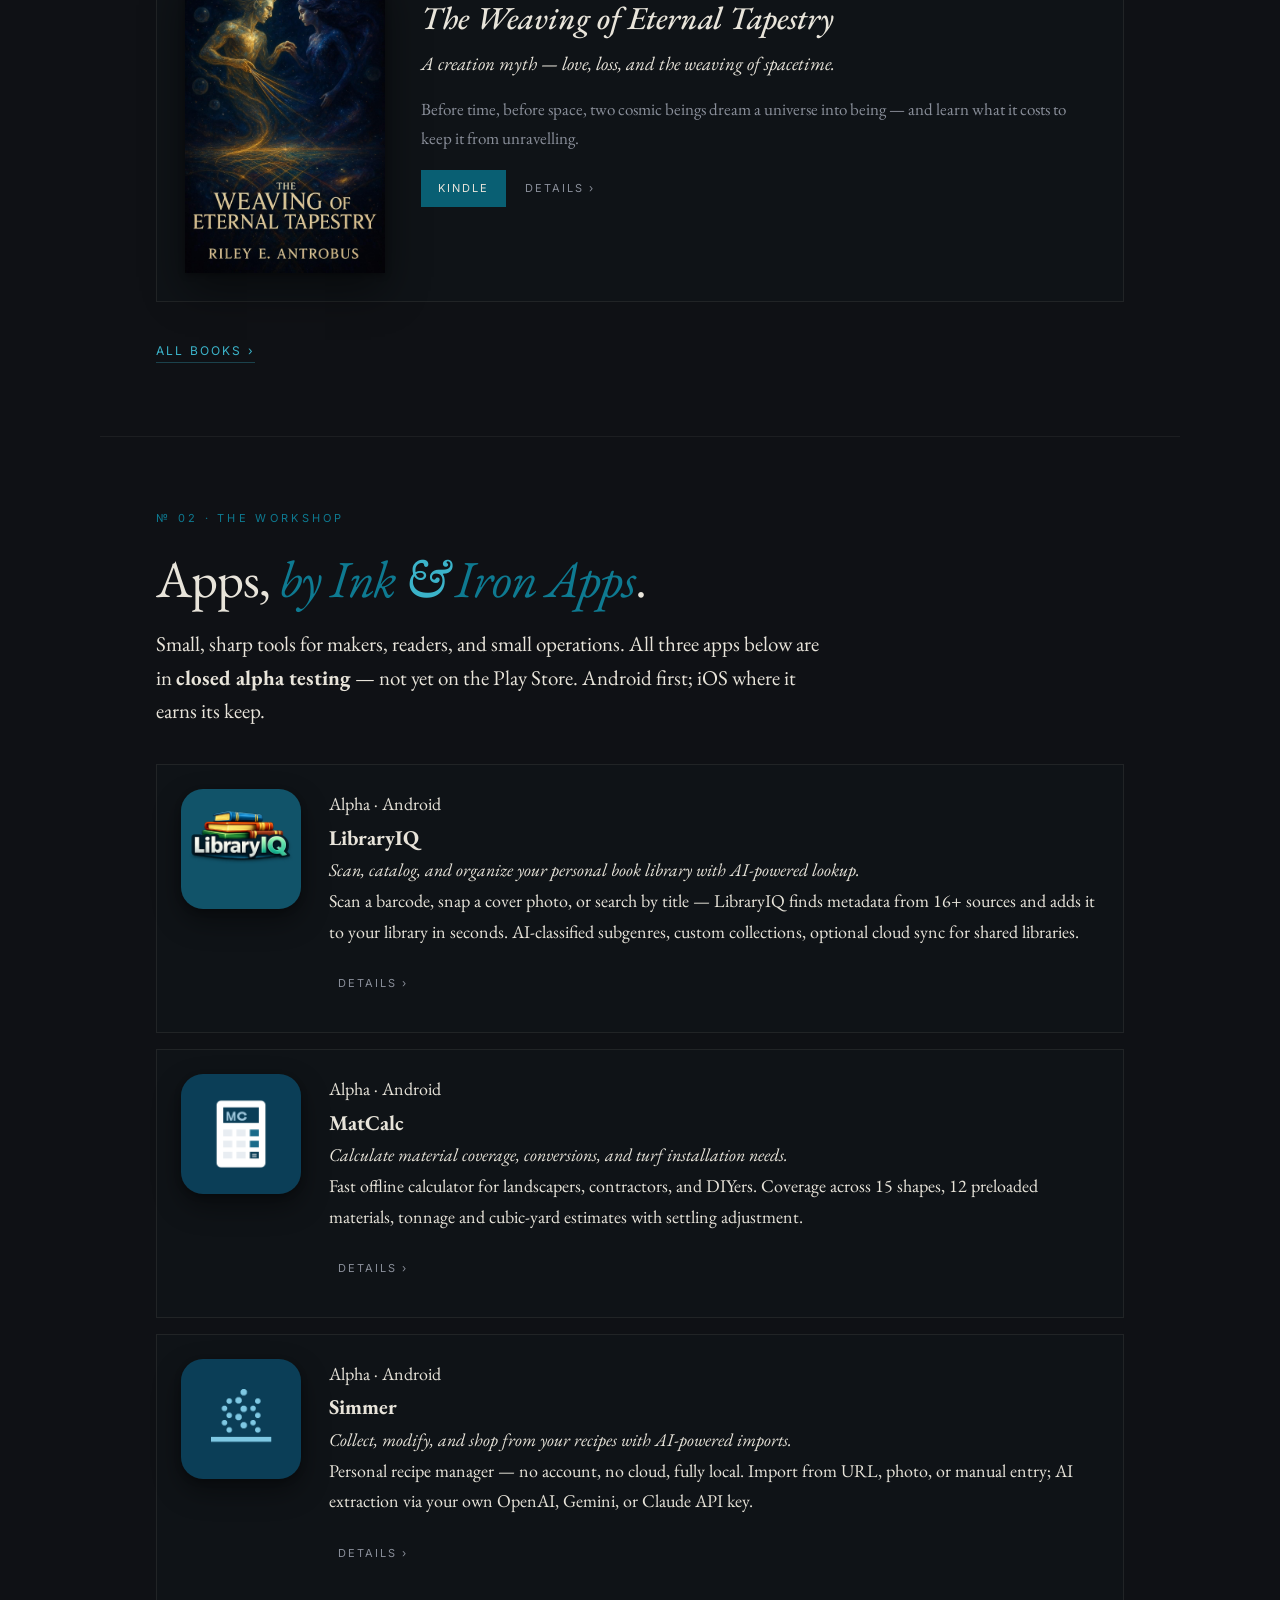
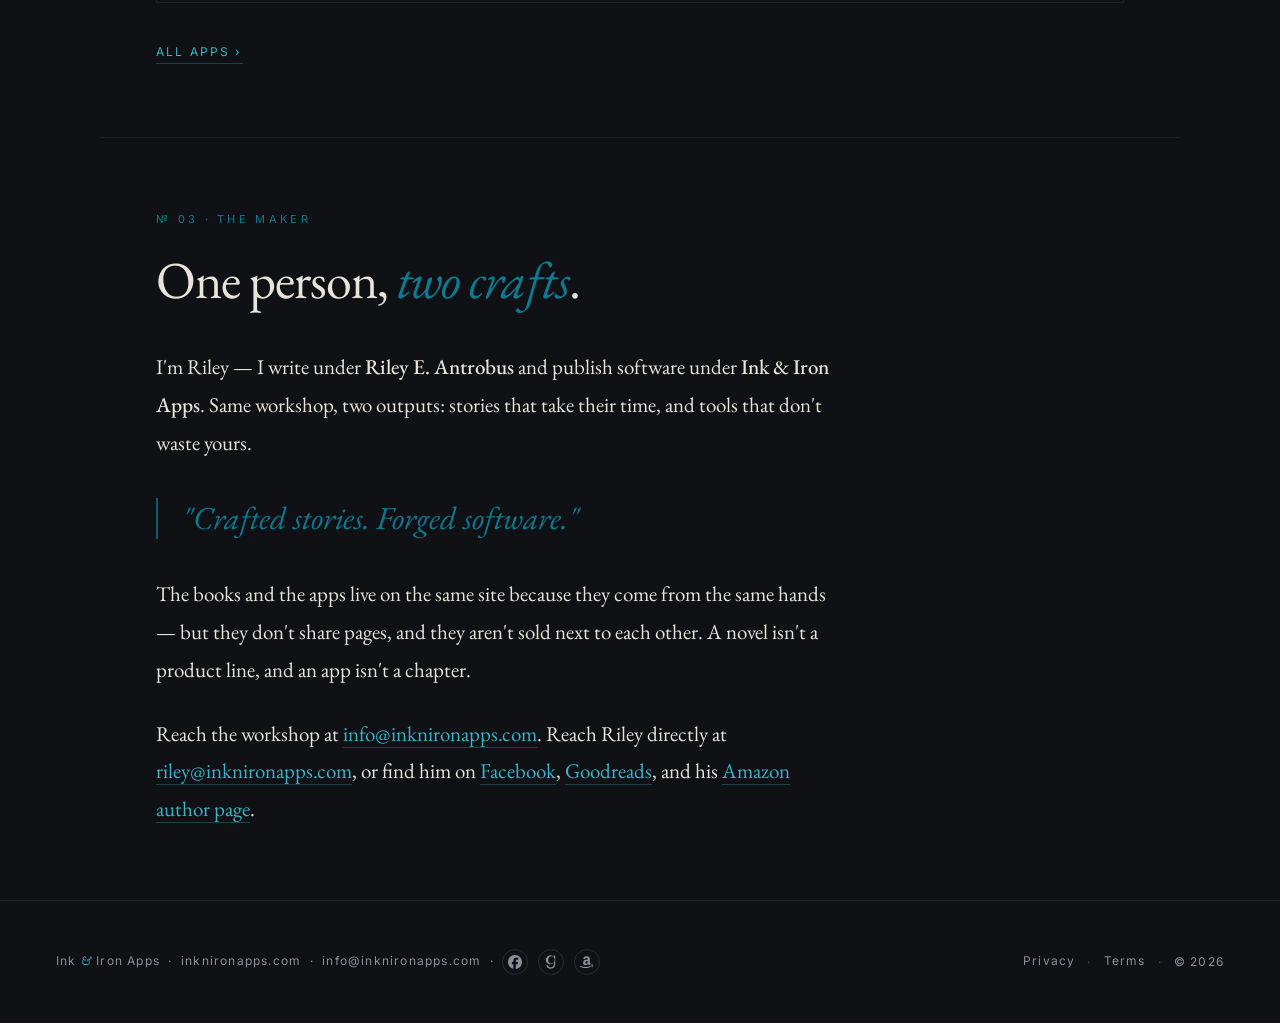
==== commit df391cb7: "feat: add Amazon author page link site-wide Add Amazon author profile (https://www.amazon.com/author" ====
--- a/index.html
+++ b/index.html
@@ -48,7 +48,8 @@
       "description": "Author of speculative fiction and creator of Ink & Iron Apps.",
       "sameAs": [
         "https://www.facebook.com/people/Riley-E-Antrobus/61580037872318/",
-        "https://www.goodreads.com/author/show/58136422.Riley_E_Antrobus"
+        "https://www.goodreads.com/author/show/58136422.Riley_E_Antrobus",
+        "https://www.amazon.com/author/rileyeantrobus"
       ]
     },
     {
@@ -213,12 +214,12 @@
     <p>I'm Riley — I write under <strong>Riley E. Antrobus</strong> and publish software under <strong>Ink &amp; Iron Apps</strong>. Same workshop, two outputs: stories that take their time, and tools that don't waste yours.</p>
     <p class="pull">"Crafted stories. Forged software."</p>
     <p>The books and the apps live on the same site because they come from the same hands — but they don't share pages, and they aren't sold next to each other. A novel isn't a product line, and an app isn't a chapter.</p>
-    <p>Reach the workshop at <a href="mailto:info@inknironapps.com">info@inknironapps.com</a>. Reach Riley directly at <a href="mailto:riley@inknironapps.com">riley@inknironapps.com</a>, or find him on <a href="https://www.facebook.com/people/Riley-E-Antrobus/61580037872318/" rel="noopener">Facebook</a> and <a href="https://www.goodreads.com/author/show/58136422.Riley_E_Antrobus" rel="noopener">Goodreads</a>.</p>
+    <p>Reach the workshop at <a href="mailto:info@inknironapps.com">info@inknironapps.com</a>. Reach Riley directly at <a href="mailto:riley@inknironapps.com">riley@inknironapps.com</a>, or find him on <a href="https://www.facebook.com/people/Riley-E-Antrobus/61580037872318/" rel="noopener">Facebook</a>, <a href="https://www.goodreads.com/author/show/58136422.Riley_E_Antrobus" rel="noopener">Goodreads</a>, and his <a href="https://www.amazon.com/author/rileyeantrobus" rel="noopener">Amazon author page</a>.</p>
   </div>
 </section>
 
 <footer>
-  <div>Ink <span class="amp">&amp;</span> Iron Apps &nbsp;·&nbsp; <a href="https://inknironapps.com">inknironapps.com</a> &nbsp;·&nbsp; <a href="mailto:info@inknironapps.com">info@inknironapps.com</a> &nbsp;·&nbsp; <span class="footer-socials"><a href="https://www.facebook.com/people/Riley-E-Antrobus/61580037872318/" rel="noopener" aria-label="Facebook on Facebook" title="Facebook"><svg viewBox="0 0 24 24" width="14" height="14" fill="currentColor" aria-hidden="true"><path d="M9.101 23.691v-7.98H6.627v-3.667h2.474v-1.58c0-4.085 1.848-5.978 5.858-5.978.401 0 .955.042 1.468.103a8.68 8.68 0 0 1 1.141.195v3.325a8.623 8.623 0 0 0-.653-.036 26.805 26.805 0 0 0-.733-.009c-.707 0-1.259.096-1.675.309a1.686 1.686 0 0 0-.679.622c-.258.42-.374.995-.374 1.752v1.297h3.919l-.386 2.103-.287 1.564h-3.246v8.245C19.396 23.238 24 18.179 24 12.044c0-6.627-5.373-12-12-12s-12 5.373-12 12c0 5.628 3.874 10.35 9.101 11.647Z"/></svg></a><a href="https://www.goodreads.com/author/show/58136422.Riley_E_Antrobus" rel="noopener" aria-label="Riley E. Antrobus on Goodreads" title="Goodreads"><svg viewBox="0 0 24 24" width="14" height="14" fill="currentColor" aria-hidden="true"><path d="M11.43 23.995c-3.608-.208-6.274-2.077-7.062-4.929-.151-.55-.244-1.7-.144-1.794.031-.03.527-.075 1.42-.131l.788-.048.043.21c.219 1.07.473 1.652.997 2.286.692.837 1.704 1.355 3.099 1.587.624.103 2.022.046 2.638-.109 1.609-.404 2.713-1.317 3.336-2.758.464-1.073.594-1.904.652-4.157l.046-1.776-.226.41c-.94 1.71-2.732 2.851-4.913 3.13-3.388.433-6.652-1.234-8.041-4.107-2.198-4.547.165-9.864 4.933-11.101.674-.175 2.052-.245 2.79-.142 1.704.237 3.171 1.005 4.241 2.22.219.249.413.451.43.448.018-.003.034-.555.037-1.226l.005-1.221h2.71l-.004 7.675c-.003 7.234-.016 7.762-.221 8.92-.535 3.034-2.379 4.992-5.249 5.573-.628.127-2.354.221-2.949.16zm2.012-9.46c2.487-.358 4.181-2.054 4.685-4.689.143-.748.135-2.484-.014-3.242-.535-2.69-2.421-4.469-4.92-4.642-3.453-.236-5.961 2.476-5.961 6.456 0 2.604 1.097 4.658 2.948 5.515.984.456 2.121.605 3.262.616z"/></svg></a></span></div>
+  <div>Ink <span class="amp">&amp;</span> Iron Apps &nbsp;·&nbsp; <a href="https://inknironapps.com">inknironapps.com</a> &nbsp;·&nbsp; <a href="mailto:info@inknironapps.com">info@inknironapps.com</a> &nbsp;·&nbsp; <span class="footer-socials"><a href="https://www.facebook.com/people/Riley-E-Antrobus/61580037872318/" rel="noopener" aria-label="Facebook on Facebook" title="Facebook"><svg viewBox="0 0 24 24" width="14" height="14" fill="currentColor" aria-hidden="true"><path d="M9.101 23.691v-7.98H6.627v-3.667h2.474v-1.58c0-4.085 1.848-5.978 5.858-5.978.401 0 .955.042 1.468.103a8.68 8.68 0 0 1 1.141.195v3.325a8.623 8.623 0 0 0-.653-.036 26.805 26.805 0 0 0-.733-.009c-.707 0-1.259.096-1.675.309a1.686 1.686 0 0 0-.679.622c-.258.42-.374.995-.374 1.752v1.297h3.919l-.386 2.103-.287 1.564h-3.246v8.245C19.396 23.238 24 18.179 24 12.044c0-6.627-5.373-12-12-12s-12 5.373-12 12c0 5.628 3.874 10.35 9.101 11.647Z"/></svg></a><a href="https://www.goodreads.com/author/show/58136422.Riley_E_Antrobus" rel="noopener" aria-label="Riley E. Antrobus on Goodreads" title="Goodreads"><svg viewBox="0 0 24 24" width="14" height="14" fill="currentColor" aria-hidden="true"><path d="M11.43 23.995c-3.608-.208-6.274-2.077-7.062-4.929-.151-.55-.244-1.7-.144-1.794.031-.03.527-.075 1.42-.131l.788-.048.043.21c.219 1.07.473 1.652.997 2.286.692.837 1.704 1.355 3.099 1.587.624.103 2.022.046 2.638-.109 1.609-.404 2.713-1.317 3.336-2.758.464-1.073.594-1.904.652-4.157l.046-1.776-.226.41c-.94 1.71-2.732 2.851-4.913 3.13-3.388.433-6.652-1.234-8.041-4.107-2.198-4.547.165-9.864 4.933-11.101.674-.175 2.052-.245 2.79-.142 1.704.237 3.171 1.005 4.241 2.22.219.249.413.451.43.448.018-.003.034-.555.037-1.226l.005-1.221h2.71l-.004 7.675c-.003 7.234-.016 7.762-.221 8.92-.535 3.034-2.379 4.992-5.249 5.573-.628.127-2.354.221-2.949.16zm2.012-9.46c2.487-.358 4.181-2.054 4.685-4.689.143-.748.135-2.484-.014-3.242-.535-2.69-2.421-4.469-4.92-4.642-3.453-.236-5.961 2.476-5.961 6.456 0 2.604 1.097 4.658 2.948 5.515.984.456 2.121.605 3.262.616z"/></svg></a><a href="https://www.amazon.com/author/rileyeantrobus" rel="noopener" aria-label="Riley E. Antrobus on Amazon" title="Amazon Author Page"><svg viewBox="0 0 24 24" width="14" height="14" fill="currentColor" aria-hidden="true"><path d="M15.93 17.09c-.18.16-.43.17-.63.06-.89-.74-1.05-1.08-1.54-1.79-1.47 1.5-2.51 1.95-4.42 1.95-2.25 0-4.01-1.39-4.01-4.17 0-2.18 1.17-3.64 2.86-4.38 1.46-.64 3.49-.76 5.04-.93V7.5c0-.66.05-1.41-.33-1.96-.32-.49-.95-.7-1.5-.7-1.02 0-1.93.52-2.15 1.61-.05.24-.25.48-.47.49l-2.6-.28c-.22-.05-.46-.22-.4-.56C6.27 2.91 9.1 2 11.6 2c1.32 0 3.04.35 4.07 1.34C16.94 4.57 16.81 6.21 16.81 8v4.17c0 1.25.52 1.81 1 2.49.17.25.21.54-.01.72-.54.46-1.5 1.29-2.03 1.76M13.23 10.7v-.55c-1.94 0-3.99.41-3.99 2.71 0 1.16.6 1.95 1.63 1.95.76 0 1.43-.46 1.86-1.22.53-.93.5-1.81.5-2.89m6.9 8.42c-2.93 2.16-7.18 3.31-10.83 3.31-5.12 0-9.74-1.89-13.23-5.04-.27-.25-.03-.59.3-.4 3.78 2.2 8.45 3.52 13.27 3.52 3.25 0 6.81-.67 10.09-2.06.5-.21.91.32.4.69m1.21-1.39c-.37-.48-2.47-.23-3.41-.11-.28.03-.32-.21-.06-.4 1.67-1.17 4.41-.83 4.73-.44.32.4-.09 3.14-1.66 4.45-.24.2-.47.09-.36-.17.34-.85 1.13-2.84.76-3.33z"/></svg></a></span></div>
   <div class="footer-legal">
     <a href="/privacy-policy.html">Privacy</a>
     <span class="sep">·</span>
